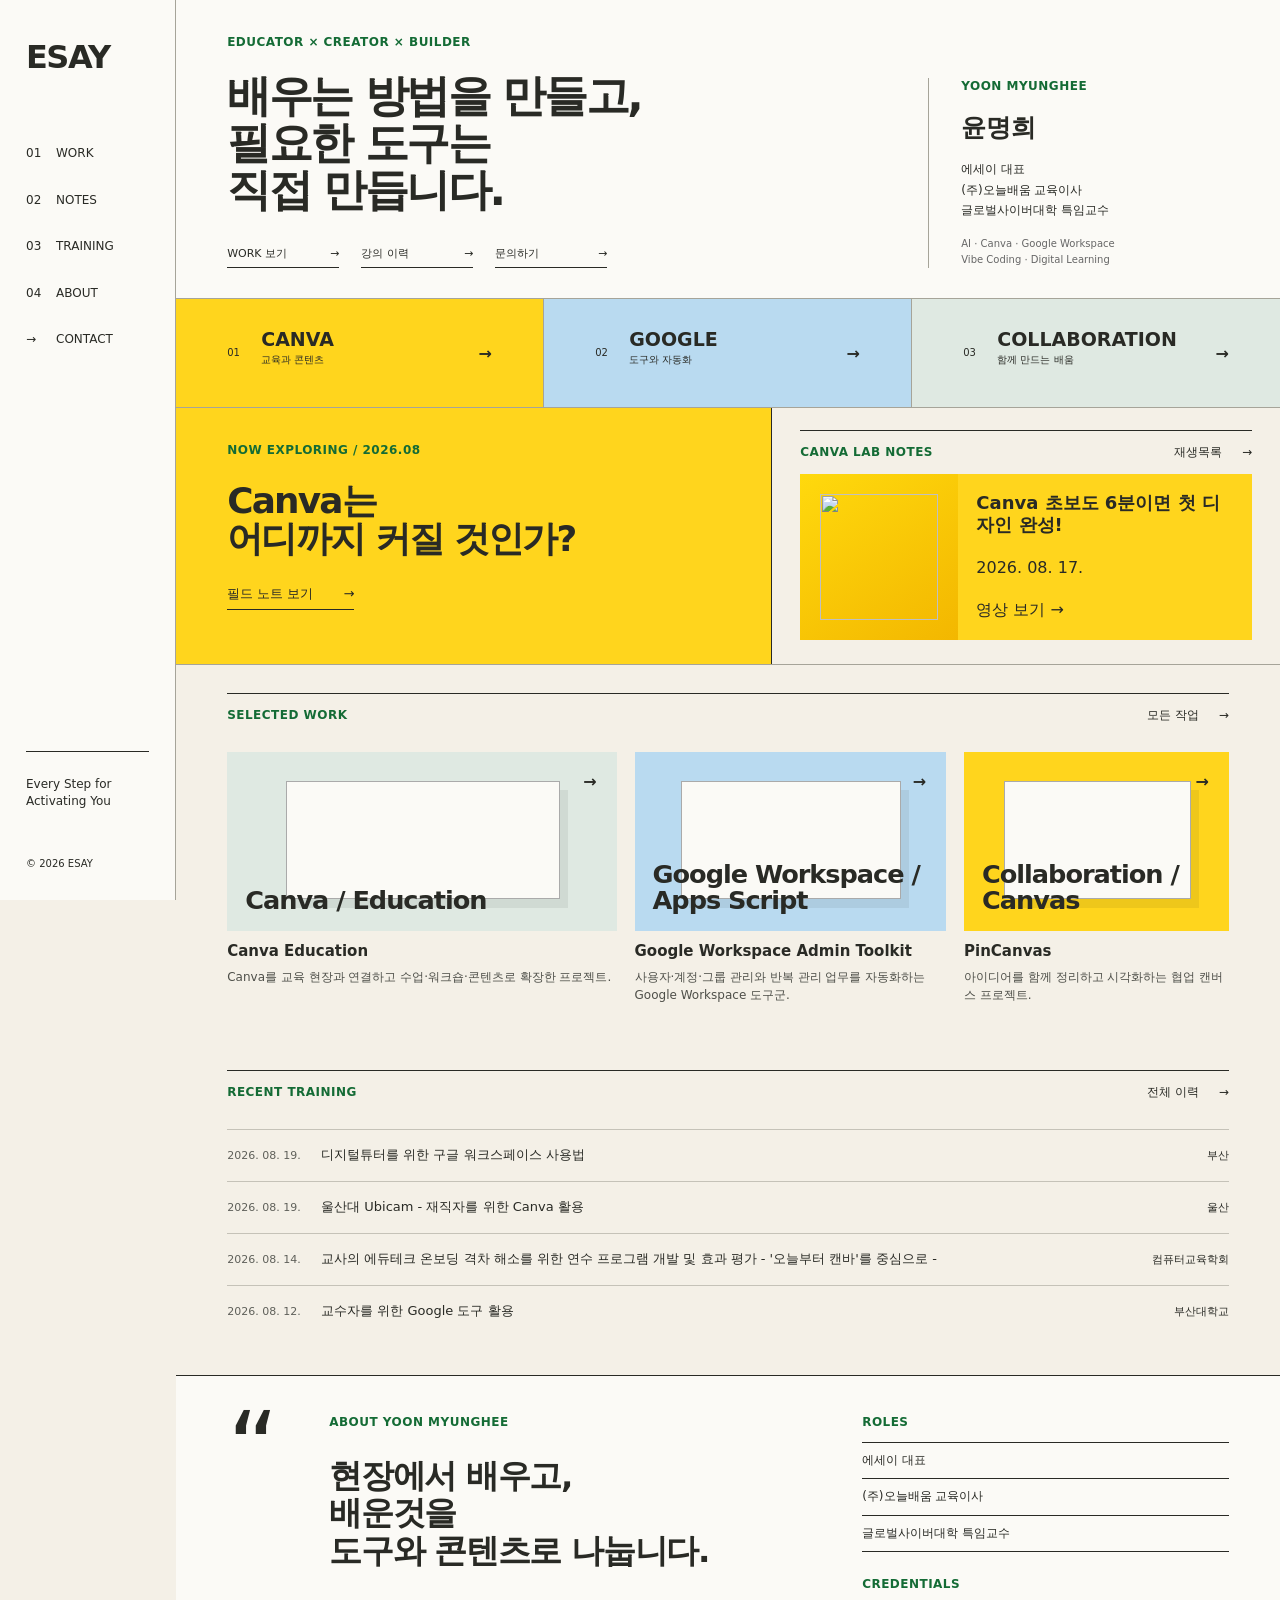
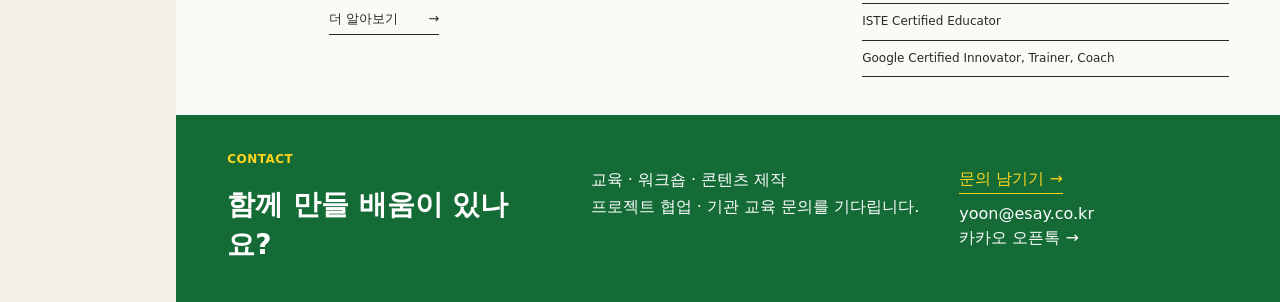
==== index.html @ 1c4c54fb "feat: redesign hero and add contact form" ====
<!doctype html>
<html lang="ko">
<head>
  <meta charset="utf-8">
  <meta name="viewport" content="width=device-width, initial-scale=1">
  <title>ESAY — 윤명희의 디지털 작업실</title>
  <meta name="description" content="AI·교육·디자인·기술을 연결하는 윤명희의 프로젝트, 필드 노트와 교육 기록.">
  <meta name="theme-color" content="#f4f0e7">
  <meta property="og:title" content="ESAY — Every Step for Activating You">
  <meta property="og:description" content="배우는 방법을 만들고, 필요한 도구는 직접 만듭니다.">
  <meta property="og:type" content="website">
  <link rel="canonical" href="./">
  <link rel="icon" href="favicon.svg" type="image/svg+xml">
  <link rel="stylesheet" href="css/style.css">
  <script type="application/ld+json">{"@context":"https://schema.org","@type":"Person","name":"윤명희","url":"./","jobTitle":["에세이 대표","(주)오늘배움 교육이사","글로벌사이버대학 특임교수"]}</script>
</head>
<body>
  <a class="skip-link" href="#main">본문 바로가기</a>
  <header class="mobile-header">
    <a class="brand" href="index.html" aria-label="ESAY 홈">ESAY</a>
    <button class="menu-button" type="button" aria-expanded="false" aria-controls="site-nav"><span>MENU</span><i></i><i></i></button>
  </header>
  <aside class="sidebar">
    <a class="brand" href="#top">ESAY</a>
    <nav id="site-nav" aria-label="주요 메뉴">
      <a href="work.html"><b>01</b><span>WORK</span></a>
      <a href="notes.html"><b>02</b><span>NOTES</span></a>
      <a href="training.html"><b>03</b><span>TRAINING</span></a>
      <a href="about.html"><b>04</b><span>ABOUT</span></a>
      <a href="contact.html"><b>→</b><span>CONTACT</span></a>
    </nav>
    <div class="sidebar-foot"><p>Every Step for<br>Activating You</p><small>© <span data-year></span> ESAY</small></div>
  </aside>
  <main id="main">
    <section class="cover compact-cover" id="top" aria-labelledby="cover-title">
      <div class="cover-copy">
        <p class="eyebrow">EDUCATOR × CREATOR × BUILDER</p>
        <div class="hero-overview">
          <div class="hero-message"><h1 id="cover-title"><span>배우는 방법을 만들고,</span><span>필요한 도구는</span><span>직접 만듭니다.</span></h1><nav class="hero-actions" aria-label="홈 주요 바로가기"><a href="work.html">WORK 보기 <span>→</span></a><a href="training.html">강의 이력 <span>→</span></a><a href="contact.html">문의하기 <span>→</span></a></nav></div>
          <div class="hero-profile"><p class="eyebrow">YOON MYUNGHEE</p><strong>윤명희</strong><ul><li>에세이 대표</li><li>(주)오늘배움 교육이사</li><li>글로벌사이버대학 특임교수</li></ul><p>AI · Canva · Google Workspace<br>Vibe Coding · Digital Learning</p></div>
        </div>
      </div>
    </section>
    <nav class="hero-directions" aria-label="대표 작업 분야"><a href="work-detail.html?id=canva-education"><span>01</span><strong>CANVA</strong><small>교육과 콘텐츠</small><b>→</b></a><a href="work-admin-toolkit.html"><span>02</span><strong>GOOGLE</strong><small>도구와 자동화</small><b>→</b></a><a href="work-pincanvas.html"><span>03</span><strong>COLLABORATION</strong><small>함께 만드는 배움</small><b>→</b></a></nav>

    <div class="exploring-row">
      <section class="exploring" aria-labelledby="exploring-title">
        <p class="eyebrow">NOW EXPLORING / 2026.08</p>
        <h2 id="exploring-title">Canva는<br>어디까지 커질 것인가?</h2>
        <a class="arrow-link" href="notes.html">필드 노트 보기 <span>→</span></a>
      </section>
      <section class="section canva exploring-video" aria-labelledby="canva-title">
        <div class="section-head"><p class="eyebrow" id="canva-title">CANVA LAB NOTES</p><a data-playlist-link hidden>재생목록 <span>→</span></a></div>
        <div data-videos><p class="status" role="status">콘텐츠를 불러오는 중입니다.</p></div>
      </section>
    </div>

    <section class="section" id="work" aria-labelledby="work-title">
      <div class="section-head"><p class="eyebrow" id="work-title">SELECTED WORK</p><a href="work.html">모든 작업 <span>→</span></a></div>
      <div class="work-grid" data-projects><p class="status" role="status">작업을 불러오는 중입니다.</p></div>
    </section>

    <section class="section training" aria-labelledby="training-title">
      <div class="section-head"><p class="eyebrow" id="training-title">RECENT TRAINING</p><a href="training.html">전체 이력 <span>→</span></a></div>
      <div data-lectures><p class="status" role="status">강의 이력을 불러오는 중입니다.</p></div>
    </section>

    <section class="about-teaser" aria-labelledby="about-title">
      <p class="quote-mark" aria-hidden="true">“</p>
      <div><p class="eyebrow">ABOUT YOON MYUNGHEE</p><h2 id="about-title"><span>현장에서 배우고,</span><span>배운것을</span><span>도구와 콘텐츠로 나눕니다.</span></h2><a class="arrow-link" href="about.html">더 알아보기 <span>→</span></a></div>
      <div class="profile-facts">
        <div><p class="eyebrow">ROLES</p><ul><li>에세이 대표</li><li>(주)오늘배움 교육이사</li><li>글로벌사이버대학 특임교수</li></ul></div>
        <div><p class="eyebrow">CREDENTIALS</p><ul><li>ISTE Certified Educator</li><li>Google Certified Innovator, Trainer, Coach</li></ul></div>
      </div>
    </section>
    <footer id="contact">
      <div><p class="eyebrow">CONTACT</p><h2>함께 만들 배움이 있나요?</h2></div>
      <p class="footer-inquiry"><span>교육 · 워크숍 · 콘텐츠 제작</span><span>프로젝트 협업 · 기관 교육 문의를 기다립니다.</span></p>
      <p><a class="footer-contact-action" href="contact.html">문의 남기기 →</a><br><a href="mailto:yoon@esay.co.kr">yoon@esay.co.kr</a><br><a href="https://open.kakao.com/me/lenayoon" target="_blank" rel="noopener noreferrer">카카오 오픈톡 →</a></p>
    </footer>
  </main>
  <script type="module" src="js/main.js"></script>
</body>
</html>
---- css/style.css ----
@import url("https://cdn.jsdelivr.net/gh/orioncactus/pretendard@v1.3.9/dist/web/variable/pretendardvariable-dynamic-subset.min.css");
:root{--paper:#f4f0e7;--ink:#292a25;--green:#146b35;--yellow:#ffd51d;--blue:#b9daf0;--coral:#ef7a5c;--line:#a6a499;--side:176px;--pad:clamp(24px,4vw,68px)}
*{box-sizing:border-box}html{scroll-behavior:smooth}body{margin:0;background:var(--paper);color:var(--ink);font-family:Arial,"Noto Sans KR",sans-serif;line-height:1.45}a{color:inherit;text-decoration:none}button{font:inherit}.skip-link{position:fixed;z-index:100;left:12px;top:-80px;background:var(--ink);color:#fff;padding:12px}.skip-link:focus{top:12px}.sidebar{position:fixed;inset:0 auto 0 0;width:var(--side);padding:34px 26px 28px;background:#fbfaf6;border-right:1px solid var(--line);display:flex;flex-direction:column;z-index:10}.brand{font-size:32px;font-weight:900;letter-spacing:-1.5px}.sidebar nav{margin-top:65px;display:grid;gap:29px}.sidebar nav a{display:grid;grid-template-columns:26px 1fr;gap:4px;font-size:12px}.sidebar nav b{font-weight:500}.sidebar nav a:hover span,.sidebar nav a:focus-visible span{color:var(--green);transform:translateX(4px)}.sidebar nav span{transition:.18s}.sidebar-foot{margin-top:auto;font-size:12px}.sidebar-foot p{padding-top:24px;border-top:1px solid;margin-bottom:44px}.mobile-header{display:none}main{margin-left:var(--side)}.cover{min-height:720px;display:grid;grid-template-columns:56% 44%;border-bottom:1px solid var(--line)}.cover-copy{padding:clamp(60px,8vw,118px) var(--pad)}.eyebrow{font-size:12px;font-weight:800;letter-spacing:.04em;color:var(--green);margin:0}.cover h1{font-size:clamp(42px,5.2vw,78px);line-height:1.04;letter-spacing:-.055em;margin:70px 0 80px;max-width:880px}.cover h1 em{font-style:normal;font-weight:500}.identity{display:flex;align-items:flex-end;justify-content:space-between;gap:24px;border-top:1px solid;padding-top:22px}.identity strong{font-size:24px}.identity span{text-align:right;font-size:12px}.cover-art{position:relative;overflow:hidden;background:linear-gradient(135deg,#ede7dc 0 45%,#dad2c5 45% 47%,#f6f3eb 47%);display:grid;place-items:center}.cover-art:after{content:"";position:absolute;bottom:0;width:100%;height:25%;background:#e2d9c8;border-top:18px solid #fbfaf6}.poster{z-index:1;width:min(52%,300px);aspect-ratio:.72;background:var(--green);color:var(--yellow);padding:36px;display:flex;flex-direction:column;font-size:clamp(26px,3vw,46px);line-height:1.08;box-shadow:18px 22px 30px #0003}.poster small{color:#fff;font-size:11px;margin-top:auto}.sun{position:absolute;width:160px;height:160px;border-radius:50%;background:var(--yellow);right:-35px;bottom:16%;z-index:2}.exploring{background:var(--yellow);padding:52px var(--pad);min-height:300px;width:58%;border-right:1px solid}.exploring h2{font-size:clamp(34px,4vw,58px);line-height:1.08;letter-spacing:-.05em;margin:36px 0}.arrow-link{display:inline-flex;gap:30px;font-size:13px;border-bottom:1px solid;padding-bottom:5px}.arrow-link span,.section-head a span{transition:transform .18s}.arrow-link:hover span,.arrow-link:focus-visible span,.section-head a:hover span{transform:translateX(5px)}.section{padding:38px var(--pad) 58px}.section-head{display:flex;justify-content:space-between;align-items:center;border-top:1px solid;padding-top:13px;margin-bottom:28px}.section-head a{font-size:12px;display:flex;gap:20px}.work-grid{display:grid;grid-template-columns:1.25fr 1fr .85fr;gap:18px}.work-card{min-width:0}.work-visual{aspect-ratio:1.42;padding:24px;display:flex;align-items:flex-end;position:relative;overflow:hidden}.work-card:nth-child(1) .work-visual{background:#dfe9e2}.work-card:nth-child(2) .work-visual{background:var(--blue)}.work-card:nth-child(3) .work-visual{background:var(--yellow)}.work-card:nth-child(4){display:none}.work-visual:before{content:"";position:absolute;width:70%;height:65%;background:#fbfaf6;left:15%;top:16%;border:1px solid #aaa;box-shadow:8px 9px #0001}.work-visual b{position:relative;font-size:clamp(22px,2.4vw,40px);line-height:1;letter-spacing:-.04em}.work-card h3{font-size:17px;margin:13px 0 5px}.work-card p{font-size:13px;color:#4e4f49;margin:0}.split-sections{display:grid;grid-template-columns:1fr 1fr}.split-sections .section+section{border-left:1px solid var(--line)}.featured-video{display:grid;grid-template-columns:43% 1fr;min-height:210px;background:var(--yellow);margin-bottom:16px}.video-thumb{background:linear-gradient(145deg,#ffd90d,#f3b700);display:grid;place-items:center;padding:20px;font-size:32px;font-weight:900;letter-spacing:-.04em}.featured-video .copy{padding:24px;display:flex;flex-direction:column;justify-content:space-between}.featured-video h3{font-size:23px;line-height:1.15;margin:0}.editorial-list{list-style:none;padding:0;margin:0}.editorial-list li{border-top:1px solid #c5c2b8}.editorial-list a,.lecture-row{min-height:64px;display:grid;grid-template-columns:85px 1fr 20px;align-items:center;gap:12px;font-size:13px}.editorial-list time,.lecture-row time{font-size:11px;color:#5f605a}.lecture-row{border-top:1px solid #c5c2b8;grid-template-columns:82px 1fr 85px}.lecture-row small{text-align:right}.about-teaser{padding:65px var(--pad);display:grid;grid-template-columns:80px 1.5fr 1fr;gap:38px;border-top:1px solid;background:#fbfaf6}.quote-mark{font-size:100px;line-height:.7;margin:0}.about-teaser h2{font-size:clamp(28px,3vw,48px);line-height:1.15;letter-spacing:-.04em}.about-teaser ul{list-style:none;padding:0;margin:0;border-top:1px solid}.about-teaser li{padding:12px 0;border-bottom:1px solid;font-size:13px}footer{padding:50px var(--pad);background:var(--green);color:white;display:grid;grid-template-columns:1.2fr 1fr 1fr;gap:40px}footer .eyebrow{color:var(--yellow)}footer h2{font-size:28px;margin:16px 0 0}.contact-placeholder{color:#c4dccb}.status{grid-column:1/-1;padding:30px 0}.page-shell{padding:80px var(--pad)}.page-intro{min-height:300px;border-bottom:1px solid;margin-bottom:40px}.page-intro h1{font-size:clamp(52px,8vw,110px);letter-spacing:-.07em;line-height:.9;margin:42px 0}.page-intro p:last-child{font-size:20px;max-width:620px}.archive-section{margin:70px 0}.archive-section h2{font-size:14px;color:var(--green);border-top:1px solid;padding-top:12px}.full-list article{display:grid;grid-template-columns:120px 1fr 1fr 24px;gap:20px;padding:22px 0;border-bottom:1px solid}.full-list h3{margin:0}.full-list p{margin:0;font-size:13px;color:#555}.program-grid{display:grid;grid-template-columns:repeat(2,1fr);gap:1px;background:var(--line);border:1px solid var(--line)}.program{background:var(--paper);padding:32px;min-height:220px}.program h3{font-size:28px;margin:15px 0}.program p{max-width:420px}.about-body{display:grid;grid-template-columns:1.2fr .8fr;gap:70px}.about-body .lead{font-size:clamp(28px,4vw,54px);line-height:1.15;letter-spacing:-.04em;margin-top:0}:focus-visible{outline:3px solid var(--coral);outline-offset:4px}
@media(max-width:900px){:root{--side:0}.sidebar{transform:translateX(-100%);width:100%;padding:100px 28px 30px;transition:transform .25s}.sidebar.open{transform:none}.sidebar .brand{display:none}.sidebar nav{margin:0;gap:0}.sidebar nav a{grid-template-columns:42px 1fr;padding:18px 0;border-bottom:1px solid;font-size:18px}.sidebar-foot{display:none}.mobile-header{height:70px;display:flex;position:sticky;top:0;z-index:20;background:rgba(244,240,231,.96);align-items:center;justify-content:space-between;padding:0 20px;border-bottom:1px solid}.mobile-header .brand{font-size:27px}.menu-button{border:0;background:none;width:56px;height:48px;display:grid;align-content:center;justify-items:end;gap:5px}.menu-button span{font-size:9px}.menu-button i{display:block;width:25px;border-top:2px solid}main{margin-left:0}.cover{min-height:0;display:block}.cover-copy{padding:48px 20px 38px}.cover .eyebrow{display:none}.cover h1{font-size:clamp(36px,10vw,54px);margin:18px 0 50px}.identity{align-items:flex-start}.cover-art{height:240px}.poster{height:190px;width:140px;padding:18px;font-size:25px}.sun{width:90px;height:90px}.exploring{width:100%;min-height:0;padding:30px 20px}.exploring h2{font-size:32px;margin:22px 0}.section{padding:28px 20px 40px}.work-grid{display:block}.work-card{display:grid;grid-template-columns:40% 1fr;column-gap:16px;padding:12px 0;border-top:1px solid}.work-card .work-visual{grid-row:span 2;aspect-ratio:1.55;padding:12px}.work-card h3{margin:5px 0}.work-card p{font-size:12px}.split-sections{display:block}.split-sections .section+section{border-left:0}.featured-video{grid-template-columns:1fr;min-height:0}.video-thumb{min-height:145px}.featured-video .copy{min-height:140px}.about-teaser{padding:42px 20px;grid-template-columns:1fr}.quote-mark{display:none}footer{padding:38px 20px;grid-template-columns:1fr;gap:15px}.page-shell{padding:45px 20px}.page-intro{min-height:230px}.full-list article{grid-template-columns:75px 1fr 20px}.full-list article p{grid-column:2}.program-grid,.about-body{grid-template-columns:1fr}}
@media(prefers-reduced-motion:reduce){html{scroll-behavior:auto}*,*:before,*:after{animation-duration:.01ms!important;transition-duration:.01ms!important}}
.cover h1{font-size:clamp(42px,4.15vw,60px);line-height:1.08}.cover h1 span{display:block;white-space:nowrap}
@media(max-width:900px){.cover h1{font-size:clamp(31px,8.7vw,38px)}}
.about-teaser h2 span{display:block;white-space:nowrap}
@media(max-width:900px){.about-teaser h2{font-size:clamp(25px,7.5vw,34px)}}
.footer-inquiry{font-size:16px;line-height:1.65}.footer-inquiry span{display:block;white-space:nowrap}
body:has(.program-grid) .page-intro p:last-child{max-width:none;white-space:nowrap;font-size:clamp(16px,1.55vw,20px)}
.about-body .lead{font-size:clamp(26px,2.65vw,38px);line-height:1.32;letter-spacing:-.035em;max-width:780px}.about-body .lead+p{font-size:16px;line-height:1.75;max-width:760px}
@media(max-width:900px){.footer-inquiry span{white-space:normal}body:has(.program-grid) .page-intro p:last-child{white-space:normal;font-size:18px}.about-body .lead{font-size:clamp(25px,7vw,32px);line-height:1.35}.about-body .lead+p{font-size:15px;line-height:1.7}}
body{font-family:"Pretendard Variable",Pretendard,-apple-system,BlinkMacSystemFont,system-ui,"Noto Sans KR","Malgun Gothic",sans-serif}
.exploring-row{display:grid;grid-template-columns:58% 42%;border-bottom:1px solid var(--line)}
.exploring-row .exploring{width:auto;min-width:0}
.exploring-video{padding:28px 34px 32px;min-width:0}
.exploring-video .section-head{margin-bottom:18px}
.notes-source{margin-bottom:0}.full-list .note-row{display:grid;grid-template-columns:120px 1fr 1fr 24px;align-items:start;gap:20px;padding:22px 0;border-bottom:1px solid}.full-list a.note-row{transition:color .18s,background-color .18s}.full-list a.note-row:hover,.full-list a.note-row:focus-visible{color:var(--green);background:rgba(255,255,255,.22)}.note-row time{font-size:12px;color:#5f605a}.note-row b{transition:transform .18s}.note-row:hover b{transform:translateX(5px)}
@media(max-width:900px){.notes-source{display:grid;justify-content:start;gap:8px;padding-bottom:14px}.notes-source a{text-align:left;justify-content:space-between}.full-list .note-row{grid-template-columns:75px 1fr 20px}.full-list .note-row>p{grid-column:2}}
.exploring-video .featured-video{margin-bottom:0;min-height:220px}
.video-thumb img{display:block;width:100%;height:100%;object-fit:cover}
@media(max-width:900px){.exploring-row{display:block}.exploring-video{padding:28px 20px 40px}.exploring-video .featured-video{min-height:0}}
.work-card[href]{display:block}.work-card[href]:hover h3,.work-card[href]:focus-visible h3{color:var(--green)}.work-card[href] .work-visual:after{content:"→";position:absolute;right:20px;top:18px;font-weight:800;transition:transform .18s}.work-card[href]:hover .work-visual:after{transform:translateX(5px)}
.work-visual img{position:absolute;inset:0;width:100%;height:100%;object-fit:cover}.work-visual img~b{color:#fff;text-shadow:0 1px 8px #0009}.work-card[href] .work-visual:has(img):after{color:#fff;text-shadow:0 1px 8px #0009}
.full-list .work-row{display:grid;grid-template-columns:120px 1fr 1fr 24px;gap:20px;padding:22px 0;border-bottom:1px solid}.full-list a.work-row{transition:color .18s,background-color .18s}.full-list a.work-row:hover,.full-list a.work-row:focus-visible{color:var(--green);background:rgba(255,255,255,.22)}.work-row b{transition:transform .18s}.work-row:hover b{transform:translateX(5px)}
.work-detail{padding-top:0}.work-detail-hero{padding:80px 0 70px;border-bottom:1px solid}.work-detail-hero h1{font-size:clamp(45px,6.6vw,96px);line-height:.95;letter-spacing:-.065em;margin:48px 0 38px}.work-detail-lead{font-size:clamp(19px,2vw,28px);line-height:1.45;max-width:760px}.work-tags{list-style:none;display:flex;flex-wrap:wrap;gap:8px;padding:0;margin:38px 0 0}.work-tags li{border:1px solid var(--line);border-radius:999px;padding:7px 12px;font-size:11px}.tool-case{display:grid;grid-template-columns:minmax(0,.85fr) minmax(0,1.15fr);gap:clamp(32px,5vw,78px);padding:80px 0;border-bottom:1px solid;align-items:center}.tool-case-alt{background:#fbfaf6;margin-inline:calc(var(--pad)*-1);padding-inline:var(--pad)}.tool-copy h2{font-size:clamp(32px,4vw,58px);line-height:1.05;letter-spacing:-.05em;margin:28px 0}.tool-copy>p:not(.eyebrow){font-size:16px;line-height:1.75;max-width:560px;color:#4e4f49}.tool-video{aspect-ratio:16/9;background:#181914}.tool-video iframe{width:100%;height:100%;border:0;display:block}.tool-actions{display:flex;align-items:center;flex-wrap:wrap;gap:22px;margin-top:36px}.primary-action{background:var(--green);color:#fff;padding:14px 18px;display:inline-flex;justify-content:space-between;gap:28px;font-size:13px}.text-action{border-bottom:1px solid;padding-bottom:5px;font-size:13px}.primary-action span,.text-action span,.tool-notice a span{display:inline-block;transition:transform .18s}.primary-action:hover span,.text-action:hover span,.tool-notice a:hover span{transform:translateX(5px)}.tool-notice{display:grid;grid-template-columns:160px 1fr 210px;gap:32px;padding:42px 0 10px;align-items:start}.tool-notice>p:not(.eyebrow){margin:0;font-size:13px;line-height:1.75;color:#555}.tool-notice a{font-size:13px;display:flex;justify-content:space-between;border-bottom:1px solid;padding-bottom:7px}
@media(max-width:900px){.full-list .work-row{grid-template-columns:75px 1fr 20px}.full-list .work-row>p{grid-column:2}.work-detail-hero{padding:50px 0}.work-detail-hero h1{font-size:clamp(38px,11vw,52px);margin:34px 0 28px}.work-detail-lead{font-size:18px}.tool-case{grid-template-columns:1fr;padding:55px 0}.tool-case-alt{margin-inline:-20px;padding-inline:20px}.tool-case .tool-video{grid-row:1}.tool-copy h2{font-size:34px}.tool-copy>p:not(.eyebrow){font-size:15px}.tool-actions{align-items:stretch;display:grid}.primary-action,.text-action{width:100%}.tool-notice{grid-template-columns:1fr;padding:38px 0 0}.tool-notice a{width:100%}}
.dynamic-work-hero{display:grid;grid-template-columns:minmax(0,1.2fr) minmax(260px,.8fr);gap:50px;align-items:center}.dynamic-work-hero img{width:100%;aspect-ratio:4/3;object-fit:cover}.dynamic-work-section{display:grid;grid-template-columns:minmax(280px,.9fr) minmax(0,1.1fr);gap:clamp(34px,6vw,90px);align-items:center;padding:76px 0;border-bottom:1px solid}.dynamic-work-section.alt{background:#fbfaf6;margin-inline:calc(var(--pad)*-1);padding-inline:var(--pad)}.dynamic-work-visual{aspect-ratio:4/3;overflow:hidden;background:var(--blue)}.dynamic-work-visual img{display:block;width:100%;height:100%;object-fit:cover}.dynamic-work-visual.placeholder{background:var(--yellow);padding:28px;display:flex;align-items:flex-end;justify-content:space-between}.dynamic-work-visual.placeholder b{font-size:clamp(50px,7vw,92px);line-height:.8}.dynamic-work-visual.placeholder span{font-size:12px;font-weight:800;color:var(--green)}.dynamic-work-back{padding:46px 0}.work-detail-empty{padding:90px 0}.work-detail-empty h1{font-size:clamp(36px,6vw,72px);max-width:760px;line-height:1.05;margin:40px 0}
@media(max-width:900px){.dynamic-work-hero,.dynamic-work-section{grid-template-columns:1fr}.dynamic-work-hero{gap:30px}.dynamic-work-hero img{grid-row:1}.dynamic-work-section{padding:52px 0}.dynamic-work-section.alt{margin-inline:-20px;padding-inline:20px}.dynamic-work-visual{min-height:210px}.dynamic-work-back{padding:36px 0}}
.pincanvas-page{padding-top:0}.pincanvas-hero{min-height:720px;display:grid;grid-template-columns:minmax(0,1fr) minmax(420px,.86fr);gap:clamp(35px,6vw,90px);align-items:center;border-bottom:1px solid}.pincanvas-hero h1{font-size:clamp(78px,10vw,148px);line-height:.7;letter-spacing:-.075em;margin:68px 0 58px;color:var(--green)}.pincanvas-hero .work-detail-lead{max-width:650px}.pin-demo{background:var(--blue);padding:28px;transform:rotate(1.5deg);box-shadow:16px 18px 0 #d6cfc1}.pin-demo-map{aspect-ratio:1.18;position:relative;overflow:hidden;background-color:#fbfaf6;background-image:linear-gradient(#c9c6bb55 1px,transparent 1px),linear-gradient(90deg,#c9c6bb55 1px,transparent 1px);background-size:34px 34px;border:1px solid var(--line)}.pin-demo-map:before,.pin-demo-map:after{content:"";position:absolute;border:2px solid #a7b9a8;border-radius:48% 52% 38% 62%;width:58%;height:64%;left:19%;top:15%;transform:rotate(-12deg)}.pin-demo-map:after{width:28%;height:34%;left:47%;top:36%;transform:rotate(25deg);border-color:#d4a32d}.pin-demo svg{position:absolute;inset:0;width:100%;height:100%;fill:none;stroke:var(--green);stroke-width:3;stroke-linecap:round}.pin-demo svg path+path{stroke:var(--coral);stroke-dasharray:8 9}.pin{position:absolute;width:22px;height:22px;border-radius:50% 50% 50% 0;background:var(--green);transform:rotate(-45deg);z-index:2;box-shadow:0 2px 6px #0003}.pin:after{content:"";position:absolute;width:7px;height:7px;border-radius:50%;background:#fff;left:7px;top:7px}.pin.p1{left:19%;top:28%}.pin.p2{left:54%;top:19%;background:var(--coral)}.pin.p3{left:68%;top:57%;background:#d7a500}.pin.p4{left:34%;top:69%}.pin-demo-label{display:flex;justify-content:space-between;gap:20px;padding-top:18px;font-size:10px}.pincanvas-origin{display:grid;grid-template-columns:.55fr 1.45fr;gap:50px;padding:88px 0;border-bottom:1px solid}.pincanvas-origin h2,.pincanvas-field h2{font-size:clamp(35px,4.4vw,64px);line-height:1.08;letter-spacing:-.05em;margin:0 0 42px}.pincanvas-origin div>p,.pincanvas-field div>p{font-size:16px;line-height:1.8;max-width:720px;color:#4e4f49}.pincanvas-features{padding:76px 0}.pincanvas-features .section-head>span{font-size:11px}.pin-feature-grid{display:grid;grid-template-columns:repeat(2,1fr);gap:1px;background:var(--line);border:1px solid var(--line)}.pin-feature-grid article{background:var(--paper);padding:36px;min-height:330px;display:flex;flex-direction:column}.pin-feature-grid article:nth-child(2),.pin-feature-grid article:nth-child(3){background:#fbfaf6}.pin-feature-grid article>b{color:var(--green);font-size:12px}.pin-feature-grid h2{font-size:clamp(30px,3.5vw,50px);line-height:1.06;letter-spacing:-.05em;margin:35px 0 auto}.pin-feature-grid p{font-size:14px;line-height:1.7;max-width:440px}.pincanvas-field{display:grid;grid-template-columns:1fr 1fr;gap:clamp(45px,7vw,110px);padding:84px 0;border-top:1px solid;border-bottom:1px solid}.pincanvas-field .eyebrow{margin-bottom:34px}.pincanvas-field .text-action{display:inline-flex;gap:28px;margin-top:26px}.pincanvas-research{padding:82px 0}.research-card{margin-top:30px;background:var(--green);color:#fff;padding:clamp(32px,5vw,68px);display:grid;grid-template-columns:minmax(0,1.35fr) minmax(260px,.65fr);column-gap:70px}.research-card>span{color:var(--yellow);font-size:11px;font-weight:800;letter-spacing:.05em;grid-column:1/-1}.research-card h2{font-size:clamp(34px,4.4vw,62px);line-height:1.08;letter-spacing:-.05em;margin:34px 0}.research-card>p{font-size:15px;line-height:1.8;max-width:720px}.research-card dl{grid-column:2;grid-row:2/4;margin:34px 0 0}.research-card dl div{padding:15px 0;border-top:1px solid #ffffff55}.research-card dt{color:#bcd6c5;font-size:10px;margin-bottom:6px}.research-card dd{margin:0;font-size:13px}.research-card .primary-action{grid-column:1;margin-top:25px;justify-self:start;background:var(--yellow);color:var(--ink)}.pincanvas-note{display:grid;grid-template-columns:.55fr 1.45fr;gap:50px;padding:70px 0;border-top:1px solid}.pincanvas-note>p:last-child{font-size:clamp(25px,3vw,43px);line-height:1.35;letter-spacing:-.035em;margin:0;max-width:900px}
.pincanvas-home-shot{margin:76px 0 0}.pincanvas-home-shot>div{overflow:hidden;aspect-ratio:2.22;background:#7192d4}.pincanvas-home-shot img{display:block;width:101.5%;height:100%;object-fit:cover;object-position:left top}.pincanvas-home-shot figcaption{display:grid;grid-template-columns:.55fr 1.45fr;gap:50px;padding:16px 0 0;font-size:11px}.pincanvas-home-shot figcaption span{color:var(--green);font-weight:800}.pincanvas-home-shot figcaption p{margin:0}.research-card dd a{display:inline-block;border-bottom:1px solid #ffffff88;padding-bottom:2px}.research-card dd a:hover,.research-card dd a:focus-visible{color:var(--yellow)}
@media(max-width:900px){.pincanvas-hero{min-height:0;grid-template-columns:1fr;padding:50px 0 65px}.pincanvas-hero h1{font-size:clamp(72px,24vw,105px);margin:48px 0 42px}.pin-demo{transform:none;padding:18px;box-shadow:9px 10px 0 #d6cfc1}.pincanvas-origin,.pincanvas-field,.pincanvas-note{grid-template-columns:1fr;gap:28px;padding:58px 0}.pincanvas-origin h2,.pincanvas-field h2{font-size:36px;margin-bottom:28px}.pincanvas-origin div>p,.pincanvas-field div>p{font-size:15px}.pincanvas-home-shot{margin-top:50px}.pincanvas-home-shot>div{aspect-ratio:1.45}.pincanvas-home-shot img{width:auto;height:100%;max-width:none}.pincanvas-home-shot figcaption{grid-template-columns:1fr;gap:6px}.pincanvas-features{padding:55px 0}.pin-feature-grid{grid-template-columns:1fr}.pin-feature-grid article{min-height:275px;padding:27px 22px}.pin-feature-grid article:nth-child(3){background:var(--paper)}.pin-feature-grid article:nth-child(even){background:#fbfaf6}.pin-feature-grid h2{font-size:34px}.research-card{display:block;padding:30px 22px}.research-card h2{font-size:35px}.research-card dl{margin-top:38px}.research-card .primary-action{display:flex}.pincanvas-note>p:last-child{font-size:26px}}
.experiments-page{padding-top:0}.experiments-hero h1{color:var(--green)}.experiments-archive{padding:58px 0}.experiments-count{font-size:11px;margin:0;color:#666}.experiment-filters{display:flex;flex-wrap:wrap;gap:8px;margin-bottom:35px}.experiment-filter{border:1px solid var(--line);background:transparent;border-radius:999px;padding:8px 13px;font:inherit;font-size:11px;color:inherit;cursor:pointer}.experiment-filter.active,.experiment-filter:hover{background:var(--ink);border-color:var(--ink);color:#fff}.experiment-grid{display:grid;gap:1px;background:var(--line);border:1px solid var(--line)}.experiment-card{display:grid;grid-template-columns:minmax(260px,.72fr) minmax(0,1.28fr);background:var(--paper);min-height:330px}.experiment-visual{position:relative;overflow:hidden;background:var(--yellow);padding:28px;display:flex;align-items:flex-end;justify-content:space-between}.experiment-card:nth-child(even) .experiment-visual{background:var(--blue)}.experiment-visual img{position:absolute;inset:0;width:100%;height:100%;object-fit:cover}.experiment-visual span{font-size:12px;font-weight:800;color:var(--green)}.experiment-visual b{font-size:clamp(44px,6vw,82px);line-height:.8}.experiment-copy{padding:34px;display:flex;flex-direction:column;justify-content:space-between;gap:30px}.experiment-copy h2{font-size:clamp(28px,3.2vw,48px);line-height:1;margin:18px 0}.experiment-copy>div>p:not(.eyebrow){font-size:14px;line-height:1.7;max-width:660px;color:#555}.experiment-copy ul{list-style:none;display:flex;flex-wrap:wrap;gap:6px;padding:0;margin:0}.experiment-copy li{font-size:10px;border:1px solid var(--line);border-radius:999px;padding:5px 9px}.experiment-actions{display:flex;align-items:center;gap:22px;flex-wrap:wrap}.experiment-pending{font-size:11px;color:#777;letter-spacing:.04em}.experiment-actions .primary-action,.experiment-actions .text-action{font-size:12px}
@media(max-width:900px){.experiments-archive{padding:40px 0}.experiment-card{grid-template-columns:1fr}.experiment-visual{min-height:190px}.experiment-copy{padding:25px 20px}.experiment-copy h2{font-size:32px}.experiment-actions{display:grid}.experiment-actions .primary-action,.experiment-actions .text-action{width:100%}}

/* Home density and profile hierarchy */
.cover{min-height:600px}
.cover-copy{padding:64px var(--pad) 52px}
.cover h1{font-size:clamp(40px,3.7vw,54px);line-height:1.1;margin:48px 0 56px}
.identity strong{font-size:21px}
.poster{width:min(48%,250px);padding:30px;font-size:clamp(25px,2.35vw,38px)}
.sun{width:130px;height:130px}
.about-teaser{padding-block:52px;grid-template-columns:64px minmax(0,1.35fr) minmax(280px,1fr);align-items:start}
.about-teaser h2{font-size:clamp(27px,2.55vw,40px);margin:26px 0 36px}
.about-teaser .profile-facts{display:grid;gap:24px}
.about-teaser .profile-facts ul{margin-top:10px}
.about-teaser .profile-facts li{padding:9px 0;font-size:12px}
.about-body .eyebrow:not(:first-child){margin-top:32px}
.about-body ul{padding-left:20px;line-height:1.7}
@media(max-width:900px){.cover-copy{padding:38px 20px 30px}.cover h1{font-size:clamp(29px,8.2vw,36px);line-height:1.12;margin:16px 0 36px}.identity strong{font-size:19px}.identity span{font-size:11px}.cover-art{height:200px}.poster{height:160px;width:120px;padding:15px;font-size:22px}.sun{width:76px;height:76px}.about-teaser{padding:38px 20px;grid-template-columns:1fr;gap:28px}.about-teaser h2{font-size:clamp(24px,7vw,31px);margin:22px 0 30px}.about-teaser .profile-facts{gap:20px}}

/* Compact, two-second home overview */
.cover{min-height:460px}
.cover-copy{padding:42px var(--pad) 32px;display:flex;flex-direction:column}
.cover h1{font-size:clamp(36px,3.25vw,48px);line-height:1.08;margin:32px 0 36px}
.identity{padding-top:16px;align-items:center}
.identity strong{font-size:20px}
.identity span{font-size:11px;line-height:1.55}
.hero-actions{display:flex;flex-wrap:wrap;gap:22px;margin-top:auto;padding-top:22px}
.hero-actions a{display:inline-flex;justify-content:space-between;gap:22px;min-width:112px;border-bottom:1px solid;padding-bottom:5px;font-size:11px}
.hero-actions a span{transition:transform .18s}.hero-actions a:hover span,.hero-actions a:focus-visible span{transform:translateX(4px)}
.poster{width:min(42%,190px);padding:23px;font-size:clamp(22px,1.9vw,31px);box-shadow:12px 15px 24px #0002}
.sun{width:100px;height:100px}
.exploring-row{grid-template-columns:54% 46%}
.exploring{min-height:230px;padding:34px var(--pad)}
.exploring h2{font-size:clamp(29px,2.8vw,40px);margin:22px 0}
.exploring-video{padding:22px 28px 24px}
.exploring-video .section-head{margin-bottom:12px}
.exploring-video .featured-video{min-height:166px;grid-template-columns:35% 1fr}
.exploring-video .featured-video .copy{padding:18px}
.exploring-video .featured-video h3{font-size:18px;line-height:1.25}
.exploring-video .editorial-list{display:none}
body:has(.cover)>.sidebar+main>.section{padding-top:28px;padding-bottom:38px}
body:has(.cover) .work-visual{height:clamp(150px,14vw,205px);aspect-ratio:auto;padding:18px}
body:has(.cover) .work-visual b{font-size:clamp(20px,2vw,31px)}
body:has(.cover) .work-card h3{font-size:15px;margin-top:10px}
body:has(.cover) .work-card p{font-size:12px;line-height:1.5}
body:has(.cover) .lecture-row{min-height:52px}
body:has(.cover) .about-teaser{padding-block:38px}
body:has(.cover) footer{padding-block:36px}
@media(max-width:900px){.cover{min-height:0}.cover-copy{padding:34px 20px 26px;min-height:390px}.cover h1{font-size:clamp(28px,7.8vw,34px);margin:14px 0 28px}.identity{display:grid;grid-template-columns:auto 1fr}.identity span{text-align:left}.hero-actions{gap:12px;padding-top:20px}.hero-actions a{min-width:0;flex:1;gap:8px;font-size:10px}.cover-art{display:none}.exploring{padding:26px 20px;min-height:185px}.exploring h2{font-size:29px;margin:18px 0}.exploring-video{padding:22px 20px 28px}.exploring-video .featured-video{grid-template-columns:36% 1fr;min-height:155px}.exploring-video .video-thumb{min-height:155px}.exploring-video .featured-video .copy{min-height:0;padding:16px}.exploring-video .featured-video h3{font-size:16px}body:has(.cover) .work-visual{height:auto;aspect-ratio:1.55}body:has(.cover)>.sidebar+main>.section{padding-top:24px;padding-bottom:32px}}

/* Horizontal home overview */
.compact-cover{display:block;min-height:0;background:#fbfaf6}
.compact-cover .cover-copy{padding:34px var(--pad) 30px;display:block}
.hero-overview{display:grid;grid-template-columns:minmax(0,1.35fr) minmax(280px,.65fr);gap:clamp(40px,6vw,100px);align-items:end;margin-top:22px}
.hero-message h1{font-size:clamp(36px,3.4vw,50px);margin:0 0 32px}
.hero-profile{border-left:1px solid var(--line);padding-left:32px}
.hero-profile strong{display:block;font-size:25px;margin:14px 0 13px}
.hero-profile ul{list-style:none;padding:0;margin:0;font-size:12px;line-height:1.7}
.hero-profile>p:last-child{font-size:10px;line-height:1.6;color:#666;margin:16px 0 0}
.hero-message .hero-actions{margin:0;padding:0}
.hero-directions{display:grid;grid-template-columns:repeat(3,1fr);border-bottom:1px solid var(--line)}
.hero-directions a{min-height:108px;padding:18px var(--pad);display:grid;grid-template-columns:24px 1fr auto;grid-template-rows:1fr 1fr;column-gap:10px;align-items:center;border-right:1px solid var(--line);transition:filter .18s}
.hero-directions a:nth-child(1){background:var(--yellow)}.hero-directions a:nth-child(2){background:var(--blue)}.hero-directions a:nth-child(3){background:#dfe9e2;border-right:0}
.hero-directions span{font-size:10px;grid-row:1/3}.hero-directions strong{font-size:19px;align-self:end}.hero-directions small{font-size:10px;align-self:start}.hero-directions b{grid-column:3;grid-row:1/3;transition:transform .18s}.hero-directions a:hover b,.hero-directions a:focus-visible b{transform:translateX(5px)}
.footer-contact-action{display:inline-block;color:var(--yellow);border-bottom:1px solid;margin-bottom:8px;padding-bottom:3px}

/* Contact page */
.contact-page{padding-top:0}.contact-intro{display:grid;grid-template-columns:1.2fr .8fr;gap:60px;align-items:end;padding:62px 0 48px;border-bottom:1px solid var(--line)}
.contact-intro h1{font-size:clamp(48px,6vw,86px);line-height:.96;letter-spacing:-.06em;margin:34px 0 0}.contact-intro>p{font-size:16px;line-height:1.75;max-width:480px;margin:0}
.contact-layout{display:grid;grid-template-columns:minmax(190px,.32fr) minmax(0,1fr);gap:clamp(36px,6vw,90px);padding:48px 0 70px}.contact-aside{display:flex;flex-direction:column;align-items:flex-start;gap:13px}.contact-aside>a{font-size:13px;border-bottom:1px solid;padding-bottom:3px}.contact-aside>p:last-child{font-size:11px;line-height:1.6;color:#666;margin-top:16px;max-width:180px}
.contact-form{background:#fbfaf6;border:1px solid var(--line);padding:clamp(24px,3vw,42px)}.contact-form-head{display:flex;justify-content:space-between;align-items:center;margin-bottom:30px}.contact-form-head>span{font-size:10px;color:#666}.form-grid{display:grid;grid-template-columns:1fr 1fr;gap:24px 28px}.form-grid label{display:grid;gap:8px}.form-grid label>span{font-size:12px}.form-grid input,.form-grid select,.form-grid textarea{width:100%;border:1px solid #c7c5bc;background:#fff;color:var(--ink);border-radius:0;padding:13px 14px;font:inherit;font-size:14px}.form-grid input,.form-grid select{height:48px}.form-grid textarea{resize:vertical;line-height:1.65}.form-grid .form-wide{grid-column:1/-1}.form-consent{display:flex;align-items:flex-start;gap:9px;margin:22px 0;font-size:11px;line-height:1.5}.form-consent input{margin-top:2px}.form-submit{display:flex;align-items:center;gap:20px}.form-submit button{border:0;background:var(--green);color:#fff;padding:14px 18px;cursor:pointer;display:inline-flex;gap:38px}.form-submit p{font-size:10px;color:#666;margin:0;max-width:280px}.form-status{font-size:12px;color:var(--green);min-height:18px;margin:16px 0 0}
@media(max-width:900px){.compact-cover .cover-copy{min-height:0;padding:28px 20px}.hero-overview{grid-template-columns:1fr;gap:26px;margin-top:16px}.hero-message h1{font-size:clamp(28px,7.7vw,34px);margin-bottom:24px}.hero-profile{border-left:0;border-top:1px solid var(--line);padding:20px 0 0}.hero-profile strong{font-size:21px}.hero-profile ul{font-size:11px}.hero-directions{grid-template-columns:repeat(3,1fr)}.hero-directions a{min-height:86px;padding:12px 10px;grid-template-columns:1fr auto;grid-template-rows:auto auto}.hero-directions span{display:none}.hero-directions strong{font-size:clamp(11px,3.2vw,14px)}.hero-directions small{font-size:9px}.contact-intro{grid-template-columns:1fr;gap:24px;padding:45px 0 35px}.contact-intro h1{font-size:48px}.contact-intro>p{font-size:14px}.contact-layout{grid-template-columns:1fr;padding:34px 0 50px}.contact-aside{display:grid;grid-template-columns:1fr 1fr;gap:12px}.contact-aside .eyebrow,.contact-aside>p{grid-column:1/-1}.form-grid{grid-template-columns:1fr;gap:18px}.form-grid .form-wide{grid-column:auto}.contact-form{padding:24px 18px}.form-submit{align-items:stretch;display:grid}.form-submit button{justify-content:space-between}}
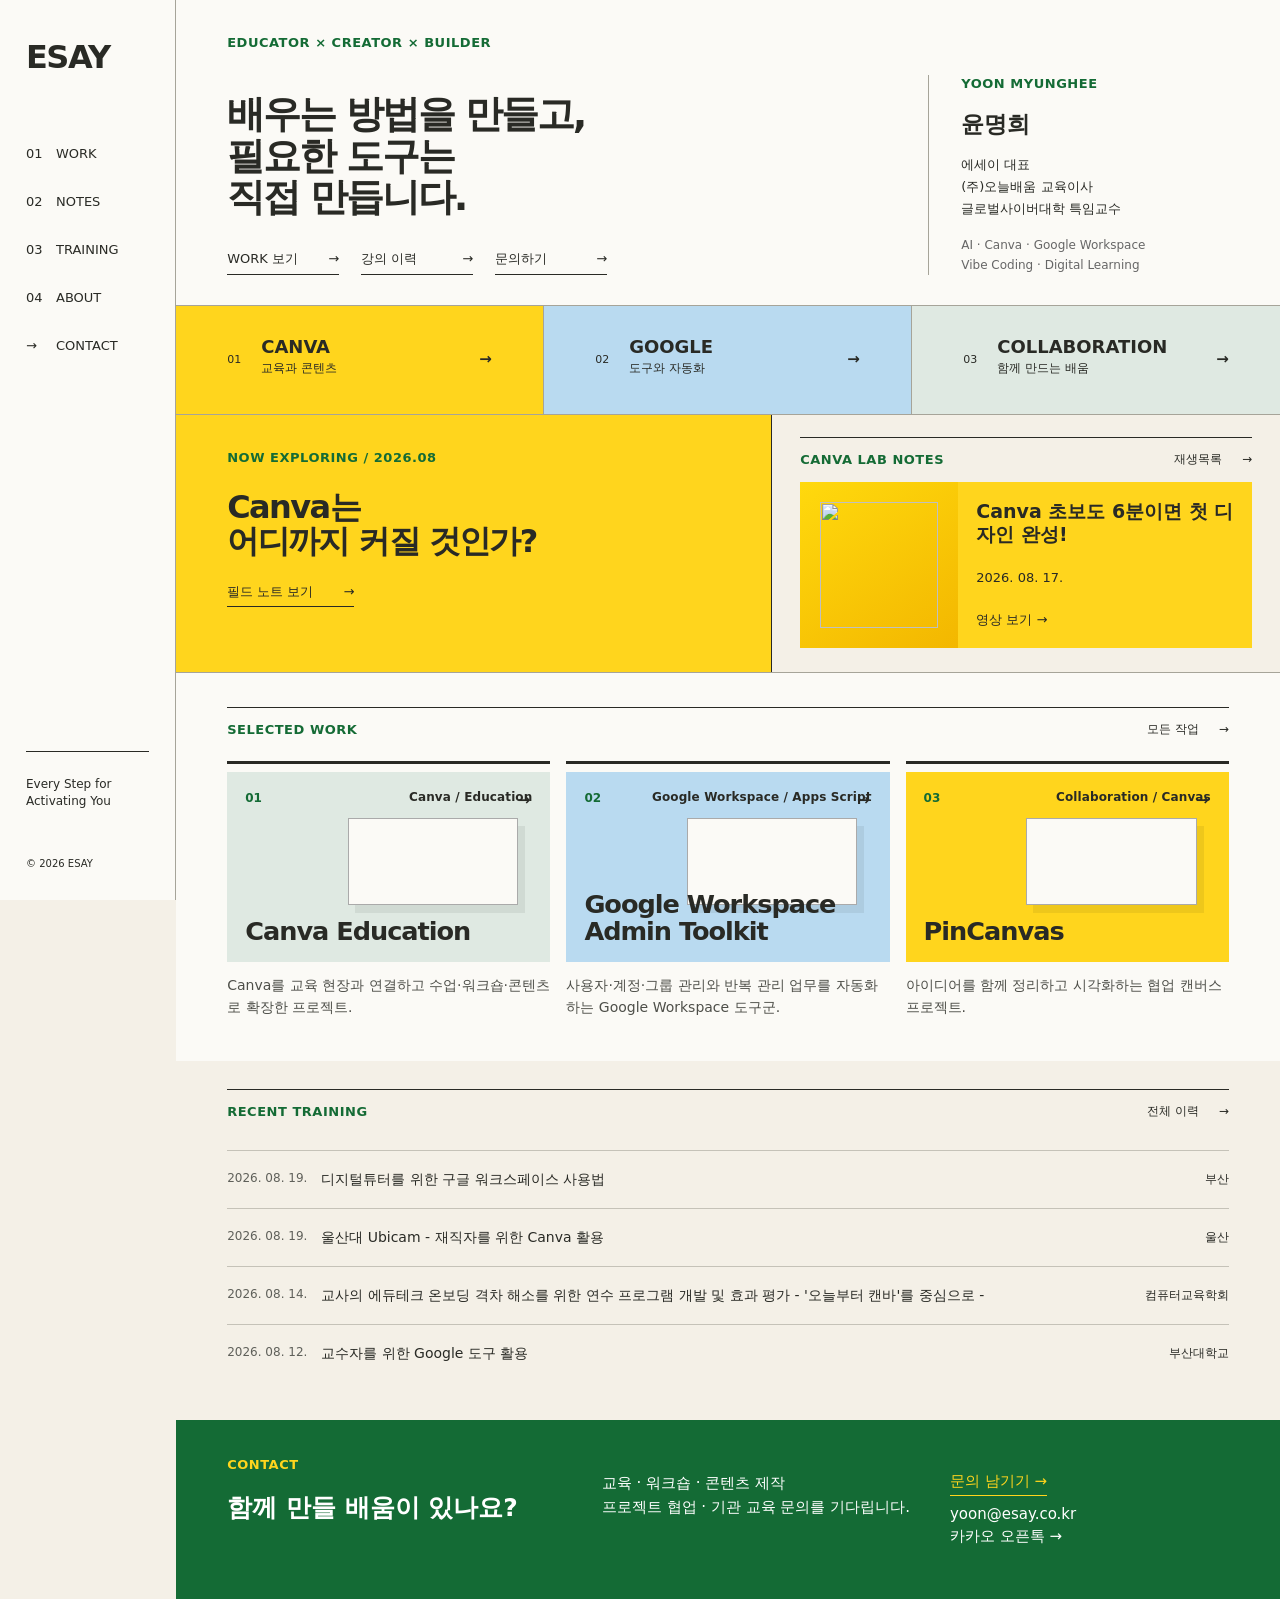
==== commit 8778f687: "fix: distinguish featured work and balance type" ====
--- a/index.html
+++ b/index.html
@@ -65,20 +65,12 @@
       <div data-lectures><p class="status" role="status">강의 이력을 불러오는 중입니다.</p></div>
     </section>
 
-    <section class="about-teaser" aria-labelledby="about-title">
-      <p class="quote-mark" aria-hidden="true">“</p>
-      <div><p class="eyebrow">ABOUT YOON MYUNGHEE</p><h2 id="about-title"><span>현장에서 배우고,</span><span>배운것을</span><span>도구와 콘텐츠로 나눕니다.</span></h2><a class="arrow-link" href="about.html">더 알아보기 <span>→</span></a></div>
-      <div class="profile-facts">
-        <div><p class="eyebrow">ROLES</p><ul><li>에세이 대표</li><li>(주)오늘배움 교육이사</li><li>글로벌사이버대학 특임교수</li></ul></div>
-        <div><p class="eyebrow">CREDENTIALS</p><ul><li>ISTE Certified Educator</li><li>Google Certified Innovator, Trainer, Coach</li></ul></div>
-      </div>
-    </section>
     <footer id="contact">
       <div><p class="eyebrow">CONTACT</p><h2>함께 만들 배움이 있나요?</h2></div>
       <p class="footer-inquiry"><span>교육 · 워크숍 · 콘텐츠 제작</span><span>프로젝트 협업 · 기관 교육 문의를 기다립니다.</span></p>
       <p><a class="footer-contact-action" href="contact.html">문의 남기기 →</a><br><a href="mailto:yoon@esay.co.kr">yoon@esay.co.kr</a><br><a href="https://open.kakao.com/me/lenayoon" target="_blank" rel="noopener noreferrer">카카오 오픈톡 →</a></p>
     </footer>
   </main>
-  <script type="module" src="js/main.js"></script>
+  <script type="module" src="js/main.js?v=20260822"></script>
 </body>
 </html>
--- a/css/style.css
+++ b/css/style.css
@@ -103,3 +103,27 @@
 .contact-layout{display:grid;grid-template-columns:minmax(190px,.32fr) minmax(0,1fr);gap:clamp(36px,6vw,90px);padding:48px 0 70px}.contact-aside{display:flex;flex-direction:column;align-items:flex-start;gap:13px}.contact-aside>a{font-size:13px;border-bottom:1px solid;padding-bottom:3px}.contact-aside>p:last-child{font-size:11px;line-height:1.6;color:#666;margin-top:16px;max-width:180px}
 .contact-form{background:#fbfaf6;border:1px solid var(--line);padding:clamp(24px,3vw,42px)}.contact-form-head{display:flex;justify-content:space-between;align-items:center;margin-bottom:30px}.contact-form-head>span{font-size:10px;color:#666}.form-grid{display:grid;grid-template-columns:1fr 1fr;gap:24px 28px}.form-grid label{display:grid;gap:8px}.form-grid label>span{font-size:12px}.form-grid input,.form-grid select,.form-grid textarea{width:100%;border:1px solid #c7c5bc;background:#fff;color:var(--ink);border-radius:0;padding:13px 14px;font:inherit;font-size:14px}.form-grid input,.form-grid select{height:48px}.form-grid textarea{resize:vertical;line-height:1.65}.form-grid .form-wide{grid-column:1/-1}.form-consent{display:flex;align-items:flex-start;gap:9px;margin:22px 0;font-size:11px;line-height:1.5}.form-consent input{margin-top:2px}.form-submit{display:flex;align-items:center;gap:20px}.form-submit button{border:0;background:var(--green);color:#fff;padding:14px 18px;cursor:pointer;display:inline-flex;gap:38px}.form-submit p{font-size:10px;color:#666;margin:0;max-width:280px}.form-status{font-size:12px;color:var(--green);min-height:18px;margin:16px 0 0}
 @media(max-width:900px){.compact-cover .cover-copy{min-height:0;padding:28px 20px}.hero-overview{grid-template-columns:1fr;gap:26px;margin-top:16px}.hero-message h1{font-size:clamp(28px,7.7vw,34px);margin-bottom:24px}.hero-profile{border-left:0;border-top:1px solid var(--line);padding:20px 0 0}.hero-profile strong{font-size:21px}.hero-profile ul{font-size:11px}.hero-directions{grid-template-columns:repeat(3,1fr)}.hero-directions a{min-height:86px;padding:12px 10px;grid-template-columns:1fr auto;grid-template-rows:auto auto}.hero-directions span{display:none}.hero-directions strong{font-size:clamp(11px,3.2vw,14px)}.hero-directions small{font-size:9px}.contact-intro{grid-template-columns:1fr;gap:24px;padding:45px 0 35px}.contact-intro h1{font-size:48px}.contact-intro>p{font-size:14px}.contact-layout{grid-template-columns:1fr;padding:34px 0 50px}.contact-aside{display:grid;grid-template-columns:1fr 1fr;gap:12px}.contact-aside .eyebrow,.contact-aside>p{grid-column:1/-1}.form-grid{grid-template-columns:1fr;gap:18px}.form-grid .form-wide{grid-column:auto}.contact-form{padding:24px 18px}.form-submit{align-items:stretch;display:grid}.form-submit button{justify-content:space-between}}
+
+/* Home typography balance and featured work */
+body:has(.compact-cover){font-size:15px}
+body:has(.compact-cover) .sidebar nav a{font-size:13px}
+body:has(.compact-cover) .eyebrow{font-size:13px}
+.hero-message h1{font-size:clamp(34px,3vw,44px)}
+.hero-profile strong{font-size:23px}.hero-profile ul{font-size:13px}.hero-profile>p:last-child{font-size:12px}
+.hero-actions a{font-size:13px}
+.hero-directions strong{font-size:18px}.hero-directions small{font-size:12px}.hero-directions span{font-size:11px}
+.exploring h2{font-size:clamp(30px,2.5vw,36px)}
+.exploring-video .featured-video h3{font-size:19px}.exploring-video .featured-video time,.exploring-video .featured-video span{font-size:13px}
+body:has(.compact-cover) #work{padding-top:34px;padding-bottom:42px;background:#fbfaf6}
+body:has(.compact-cover) #work .section-head{margin-bottom:22px}
+body:has(.compact-cover) .work-grid{grid-template-columns:repeat(3,1fr);gap:16px}
+body:has(.compact-cover) .work-card{border-top:3px solid var(--ink);padding-top:8px}
+body:has(.compact-cover) .work-visual{height:190px;display:grid;grid-template-columns:1fr auto;grid-template-rows:auto 1fr auto;align-items:start;padding:18px}
+body:has(.compact-cover) .work-visual:before{width:52%;height:45%;left:auto;right:10%;top:24%;box-shadow:7px 8px #0001}
+body:has(.compact-cover) .work-number{position:relative;font-size:12px;font-weight:700;color:var(--green)}
+body:has(.compact-cover) .work-visual>b{position:relative;font-size:12px;line-height:1.2;letter-spacing:.01em;text-align:right;color:var(--ink)}
+body:has(.compact-cover) .work-visual h3{position:relative;grid-column:1/-1;align-self:end;font-size:clamp(21px,2vw,28px);line-height:1.05;letter-spacing:-.04em;margin:0;max-width:90%}
+body:has(.compact-cover) .work-card>p{font-size:14px;line-height:1.55;margin:13px 0 0;color:#4e4f49}
+body:has(.compact-cover) .lecture-row{font-size:14px;min-height:58px}body:has(.compact-cover) .lecture-row time{font-size:12px}
+body:has(.compact-cover) footer h2{font-size:25px}body:has(.compact-cover) .footer-inquiry{font-size:15px}
+@media(max-width:900px){body:has(.compact-cover) .eyebrow{font-size:12px}.hero-message h1{font-size:clamp(28px,7.4vw,33px)}.hero-profile ul{font-size:12px}.hero-actions a{font-size:11px}.hero-directions a{min-width:0;display:block;position:relative;padding:16px 8px}.hero-directions strong{display:block;font-size:clamp(11px,3.2vw,14px);letter-spacing:-.03em;padding-right:12px}.hero-directions small{display:block;font-size:10px;margin-top:5px;padding-right:12px}.hero-directions b{position:absolute;right:7px;top:17px}body:has(.compact-cover) .work-grid{display:block}body:has(.compact-cover) .work-card{display:block;padding:12px 0 18px}body:has(.compact-cover) .work-visual{height:165px;aspect-ratio:auto}body:has(.compact-cover) .work-visual h3{font-size:24px}body:has(.compact-cover) .work-card>p{font-size:13px;margin-top:10px}}
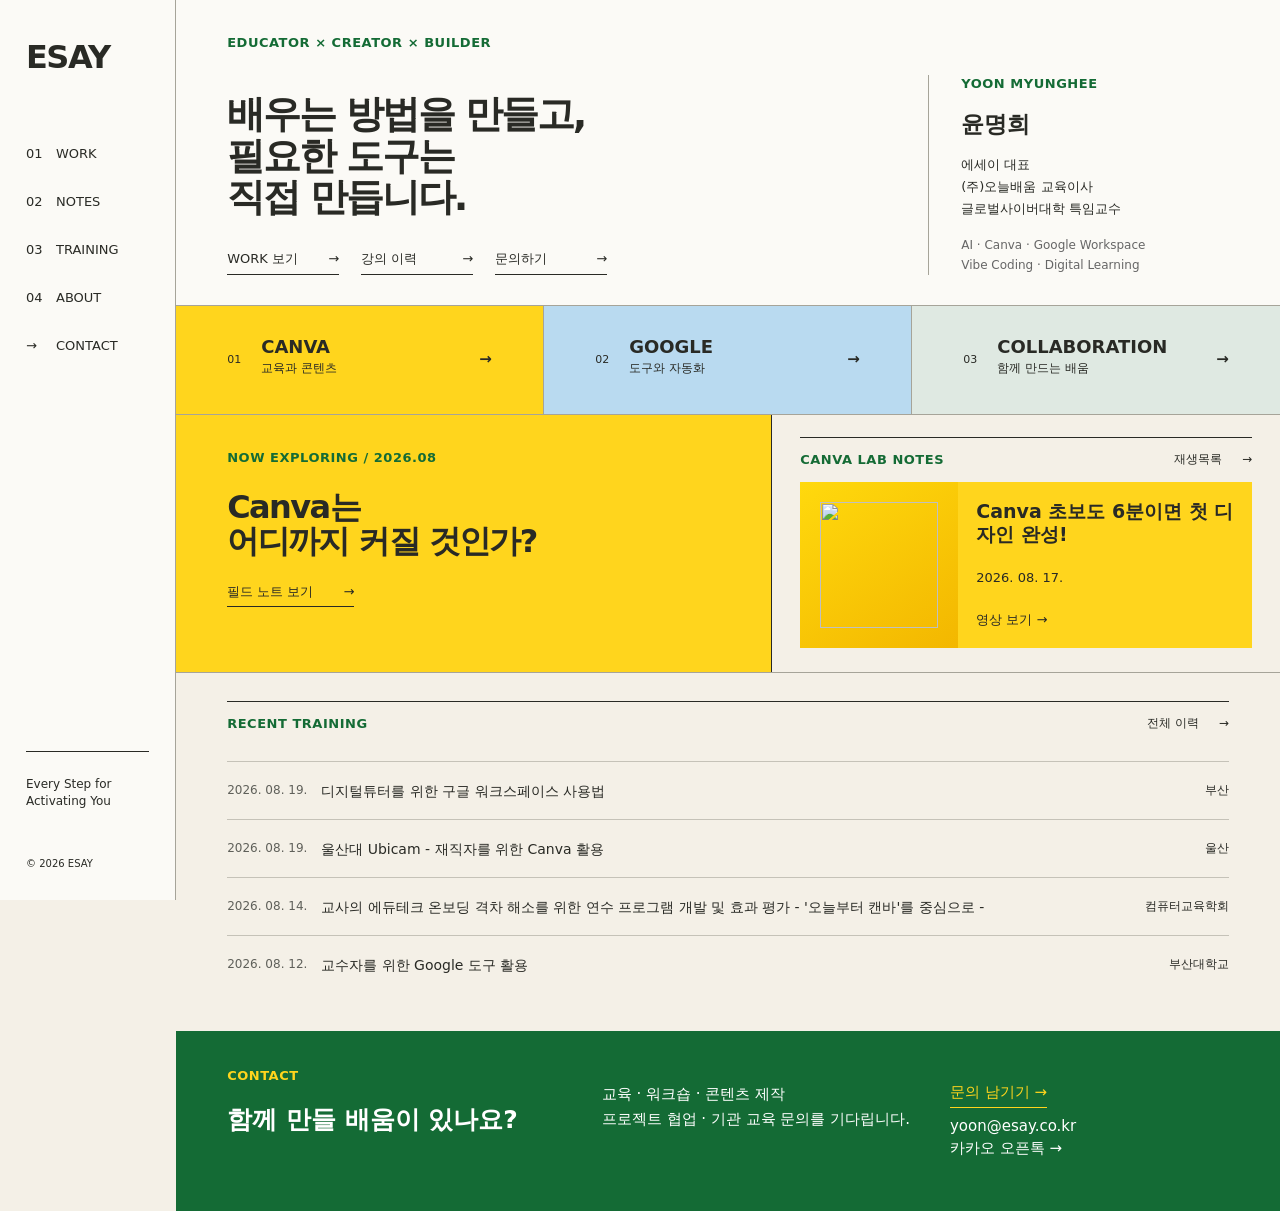
==== commit be90cb9b: "fix: simplify home content flow" ====
--- a/index.html
+++ b/index.html
@@ -55,11 +55,6 @@
       </section>
     </div>
 
-    <section class="section" id="work" aria-labelledby="work-title">
-      <div class="section-head"><p class="eyebrow" id="work-title">SELECTED WORK</p><a href="work.html">모든 작업 <span>→</span></a></div>
-      <div class="work-grid" data-projects><p class="status" role="status">작업을 불러오는 중입니다.</p></div>
-    </section>
-
     <section class="section training" aria-labelledby="training-title">
       <div class="section-head"><p class="eyebrow" id="training-title">RECENT TRAINING</p><a href="training.html">전체 이력 <span>→</span></a></div>
       <div data-lectures><p class="status" role="status">강의 이력을 불러오는 중입니다.</p></div>
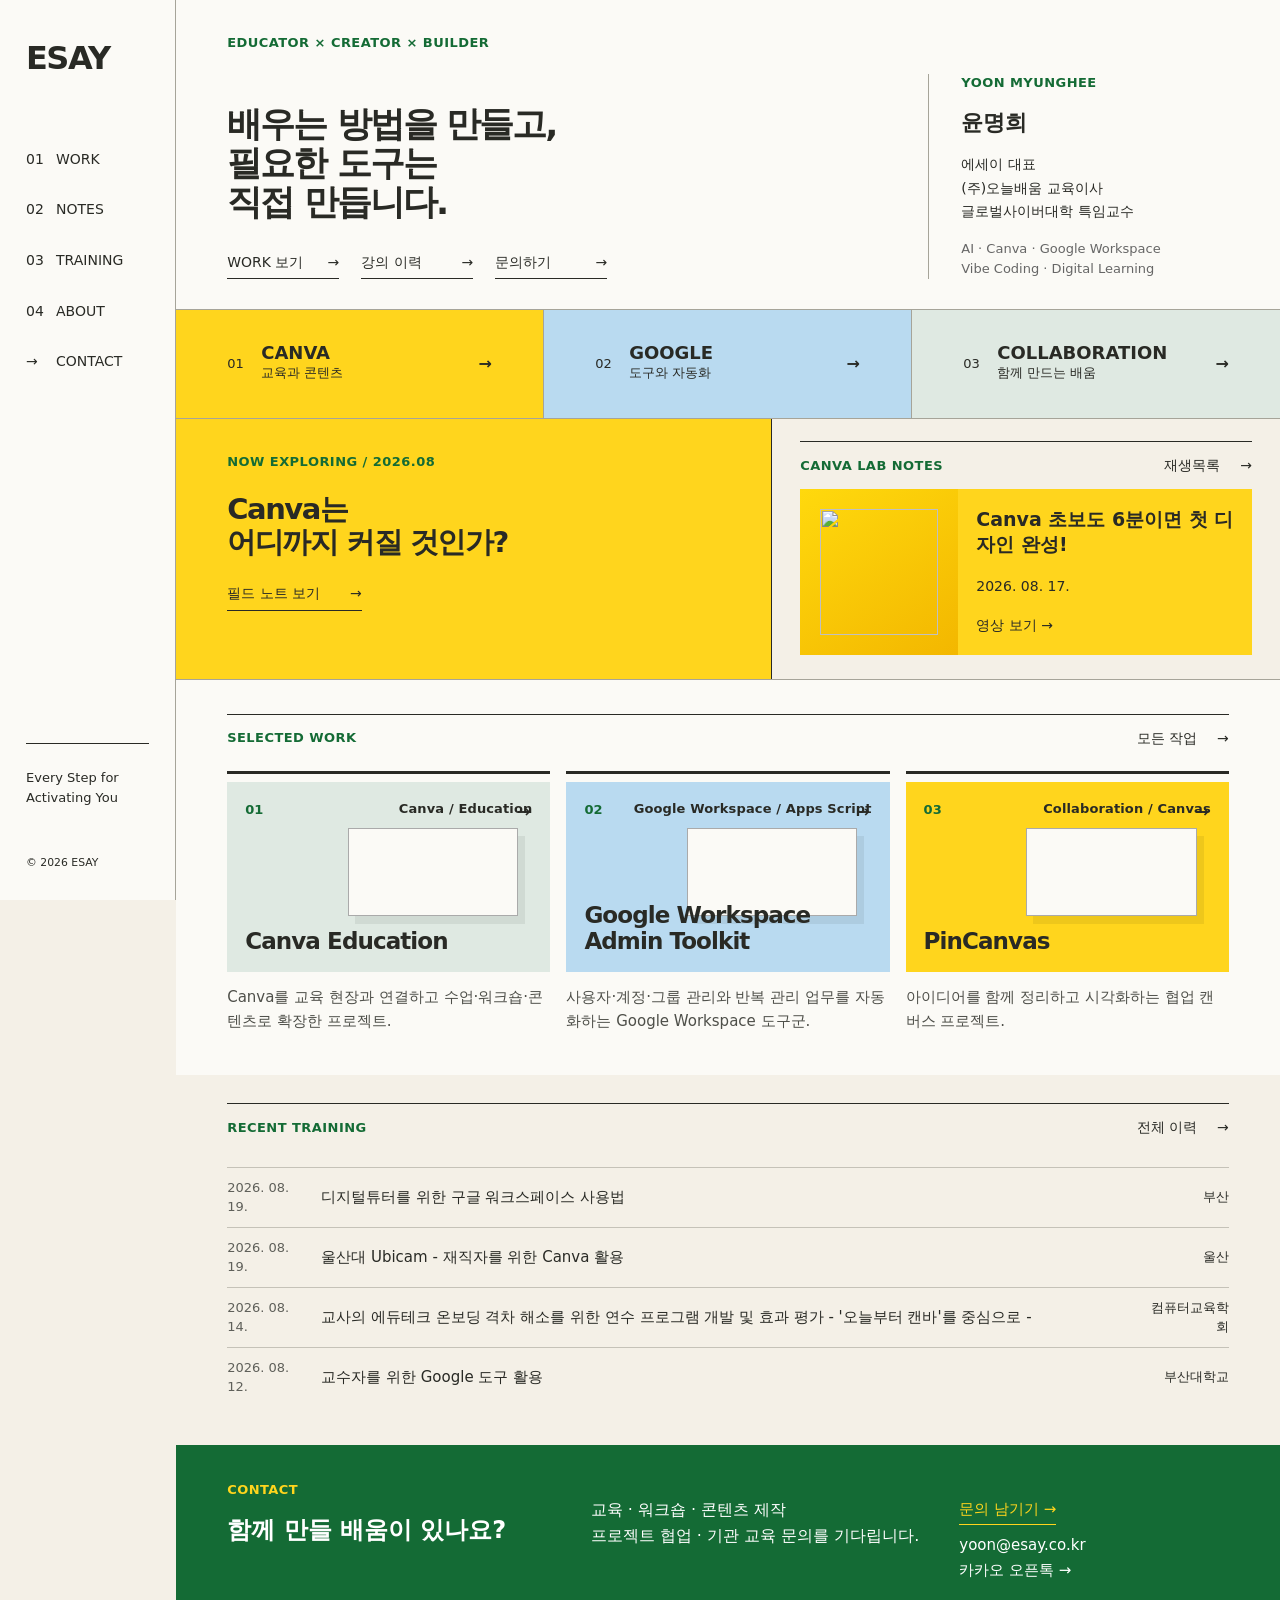
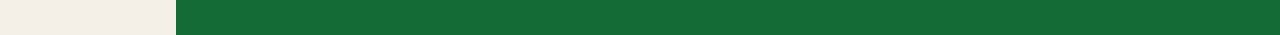
==== commit 1c6f1147: "fix: unify home typography scale" ====
--- a/index.html
+++ b/index.html
@@ -55,6 +55,11 @@
       </section>
     </div>
 
+    <section class="section" id="work" aria-labelledby="work-title">
+      <div class="section-head"><p class="eyebrow" id="work-title">SELECTED WORK</p><a href="work.html">모든 작업 <span>→</span></a></div>
+      <div class="work-grid" data-projects><p class="status" role="status">작업을 불러오는 중입니다.</p></div>
+    </section>
+
     <section class="section training" aria-labelledby="training-title">
       <div class="section-head"><p class="eyebrow" id="training-title">RECENT TRAINING</p><a href="training.html">전체 이력 <span>→</span></a></div>
       <div data-lectures><p class="status" role="status">강의 이력을 불러오는 중입니다.</p></div>
@@ -66,6 +71,6 @@
       <p><a class="footer-contact-action" href="contact.html">문의 남기기 →</a><br><a href="mailto:yoon@esay.co.kr">yoon@esay.co.kr</a><br><a href="https://open.kakao.com/me/lenayoon" target="_blank" rel="noopener noreferrer">카카오 오픈톡 →</a></p>
     </footer>
   </main>
-  <script type="module" src="js/main.js?v=20260822"></script>
+  <script type="module" src="js/main.js?v=20260823"></script>
 </body>
 </html>
--- a/css/style.css
+++ b/css/style.css
@@ -127,3 +127,22 @@
 body:has(.compact-cover) .lecture-row{font-size:14px;min-height:58px}body:has(.compact-cover) .lecture-row time{font-size:12px}
 body:has(.compact-cover) footer h2{font-size:25px}body:has(.compact-cover) .footer-inquiry{font-size:15px}
 @media(max-width:900px){body:has(.compact-cover) .eyebrow{font-size:12px}.hero-message h1{font-size:clamp(28px,7.4vw,33px)}.hero-profile ul{font-size:12px}.hero-actions a{font-size:11px}.hero-directions a{min-width:0;display:block;position:relative;padding:16px 8px}.hero-directions strong{display:block;font-size:clamp(11px,3.2vw,14px);letter-spacing:-.03em;padding-right:12px}.hero-directions small{display:block;font-size:10px;margin-top:5px;padding-right:12px}.hero-directions b{position:absolute;right:7px;top:17px}body:has(.compact-cover) .work-grid{display:block}body:has(.compact-cover) .work-card{display:block;padding:12px 0 18px}body:has(.compact-cover) .work-visual{height:165px;aspect-ratio:auto}body:has(.compact-cover) .work-visual h3{font-size:24px}body:has(.compact-cover) .work-card>p{font-size:13px;margin-top:10px}}
+
+/* Unified home type scale: display 38 / title 24-32 / body 15 / meta 13 */
+body:has(.compact-cover){font-size:16px;line-height:1.55}
+body:has(.compact-cover) .sidebar nav a{font-size:14px}
+body:has(.compact-cover) .sidebar-foot{font-size:13px}
+body:has(.compact-cover) .eyebrow{font-size:13px;line-height:1.4;letter-spacing:.035em}
+.hero-message h1{font-size:clamp(34px,2.7vw,38px);line-height:1.12}
+.hero-profile strong{font-size:22px}.hero-profile ul{font-size:14px;line-height:1.65}.hero-profile>p:last-child{font-size:13px;line-height:1.55}
+.hero-actions a{font-size:14px;line-height:1.4}
+.hero-directions strong{font-size:18px;line-height:1.2}.hero-directions small{font-size:13px;line-height:1.4}.hero-directions span{font-size:13px}
+.exploring h2{font-size:clamp(29px,2.25vw,32px);line-height:1.14}.exploring .arrow-link{font-size:14px}
+.exploring-video .section-head a{font-size:13px}.exploring-video .featured-video h3{font-size:19px;line-height:1.35}.exploring-video .featured-video time,.exploring-video .featured-video span{font-size:14px}
+body:has(.compact-cover) .section-head{font-size:13px}body:has(.compact-cover) .section-head a{font-size:14px}
+body:has(.compact-cover) .work-visual>b{font-size:13px;line-height:1.35}.work-number{font-size:13px!important}
+body:has(.compact-cover) .work-visual h3{font-size:clamp(22px,1.8vw,24px);line-height:1.12}
+body:has(.compact-cover) .work-card>p{font-size:15px;line-height:1.6}
+body:has(.compact-cover) .lecture-row{font-size:15px;line-height:1.45;min-height:60px}body:has(.compact-cover) .lecture-row time{font-size:13px}body:has(.compact-cover) .lecture-row small{font-size:13px}
+body:has(.compact-cover) footer h2{font-size:24px;line-height:1.25}body:has(.compact-cover) .footer-inquiry{font-size:16px;line-height:1.6}body:has(.compact-cover) footer a{font-size:15px;line-height:1.6}
+@media(max-width:900px){body:has(.compact-cover){font-size:15px}body:has(.compact-cover) .sidebar nav a{font-size:17px}body:has(.compact-cover) .eyebrow{font-size:12px}.hero-message h1{font-size:clamp(28px,7.5vw,31px)}.hero-profile strong{font-size:20px}.hero-profile ul,.hero-profile>p:last-child{font-size:13px}.hero-actions a{font-size:12px}.hero-directions strong{font-size:12px}.hero-directions small{font-size:11px}.exploring h2{font-size:28px}.exploring .arrow-link{font-size:13px}.exploring-video .featured-video h3{font-size:17px}.exploring-video .featured-video time,.exploring-video .featured-video span{font-size:13px}body:has(.compact-cover) .work-visual h3{font-size:22px}body:has(.compact-cover) .work-card>p{font-size:14px}body:has(.compact-cover) .lecture-row{font-size:14px}body:has(.compact-cover) .lecture-row time,body:has(.compact-cover) .lecture-row small{font-size:12px}body:has(.compact-cover) footer h2{font-size:22px}body:has(.compact-cover) .footer-inquiry{font-size:15px}}
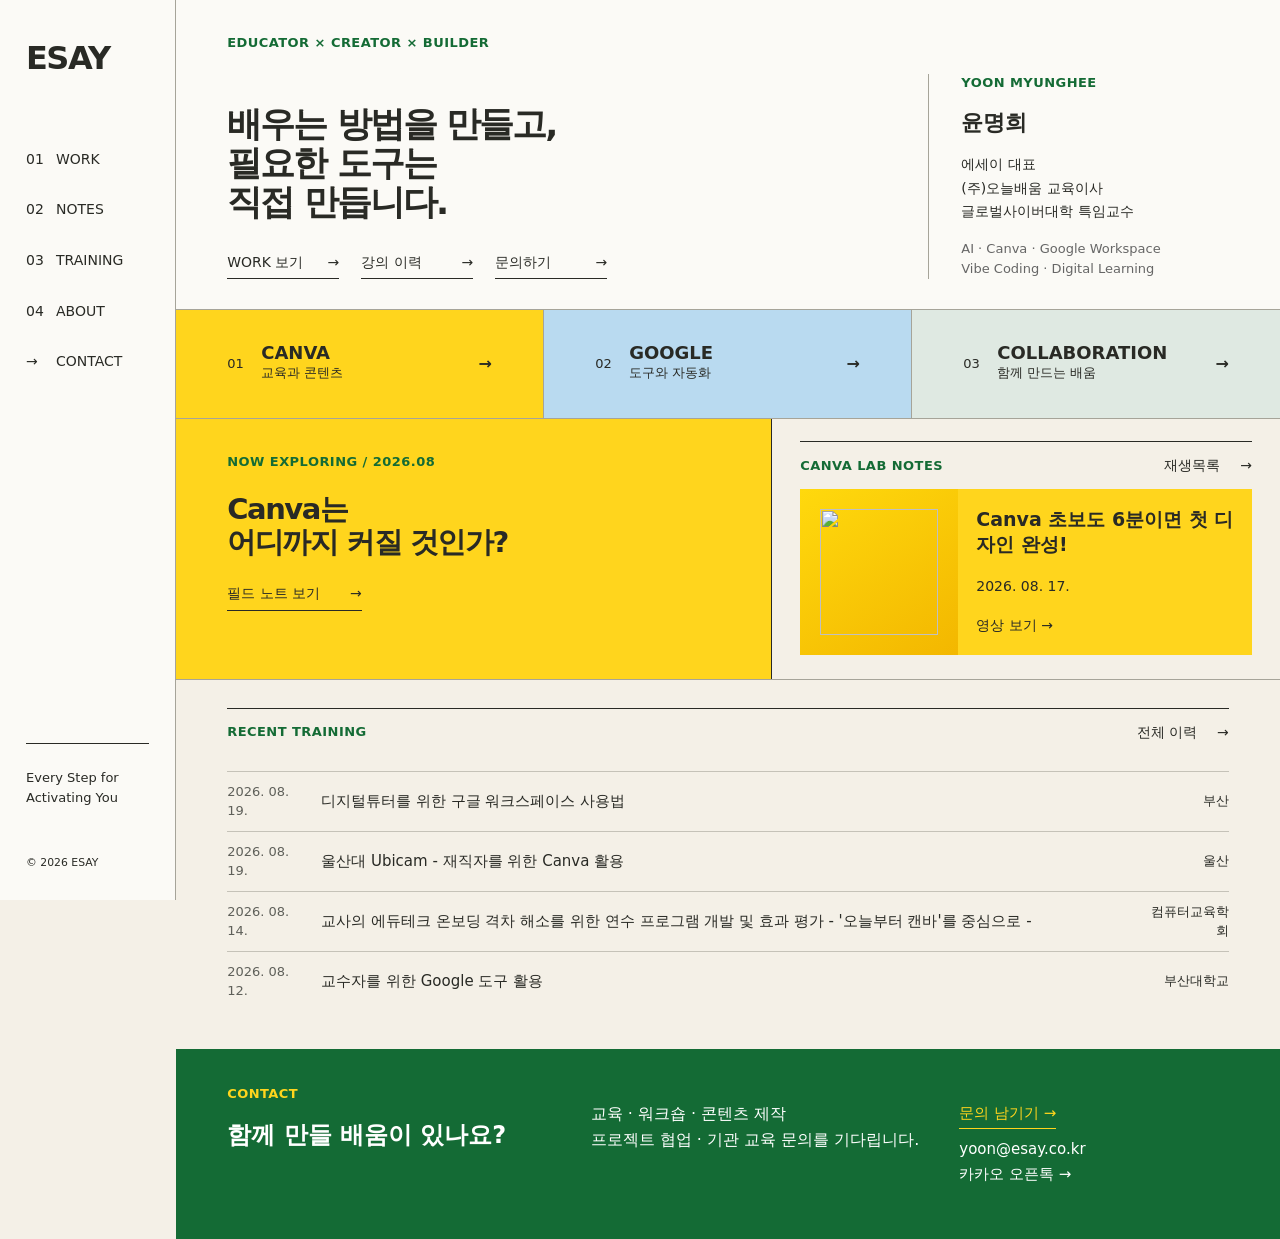
==== commit 361ed912: "fix: remove duplicate selected work from home" ====
--- a/index.html
+++ b/index.html
@@ -55,11 +55,6 @@
       </section>
     </div>
 
-    <section class="section" id="work" aria-labelledby="work-title">
-      <div class="section-head"><p class="eyebrow" id="work-title">SELECTED WORK</p><a href="work.html">모든 작업 <span>→</span></a></div>
-      <div class="work-grid" data-projects><p class="status" role="status">작업을 불러오는 중입니다.</p></div>
-    </section>
-
     <section class="section training" aria-labelledby="training-title">
       <div class="section-head"><p class="eyebrow" id="training-title">RECENT TRAINING</p><a href="training.html">전체 이력 <span>→</span></a></div>
       <div data-lectures><p class="status" role="status">강의 이력을 불러오는 중입니다.</p></div>
--- a/css/style.css
+++ b/css/style.css
@@ -146,3 +146,6 @@
 body:has(.compact-cover) .lecture-row{font-size:15px;line-height:1.45;min-height:60px}body:has(.compact-cover) .lecture-row time{font-size:13px}body:has(.compact-cover) .lecture-row small{font-size:13px}
 body:has(.compact-cover) footer h2{font-size:24px;line-height:1.25}body:has(.compact-cover) .footer-inquiry{font-size:16px;line-height:1.6}body:has(.compact-cover) footer a{font-size:15px;line-height:1.6}
 @media(max-width:900px){body:has(.compact-cover){font-size:15px}body:has(.compact-cover) .sidebar nav a{font-size:17px}body:has(.compact-cover) .eyebrow{font-size:12px}.hero-message h1{font-size:clamp(28px,7.5vw,31px)}.hero-profile strong{font-size:20px}.hero-profile ul,.hero-profile>p:last-child{font-size:13px}.hero-actions a{font-size:12px}.hero-directions strong{font-size:12px}.hero-directions small{font-size:11px}.exploring h2{font-size:28px}.exploring .arrow-link{font-size:13px}.exploring-video .featured-video h3{font-size:17px}.exploring-video .featured-video time,.exploring-video .featured-video span{font-size:13px}body:has(.compact-cover) .work-visual h3{font-size:22px}body:has(.compact-cover) .work-card>p{font-size:14px}body:has(.compact-cover) .lecture-row{font-size:14px}body:has(.compact-cover) .lecture-row time,body:has(.compact-cover) .lecture-row small{font-size:12px}body:has(.compact-cover) footer h2{font-size:22px}body:has(.compact-cover) .footer-inquiry{font-size:15px}}
+
+/* The three direction links are the home WORK overview; do not repeat decorative project cards. */
+body:has(.compact-cover) .work-visual:before{display:none}
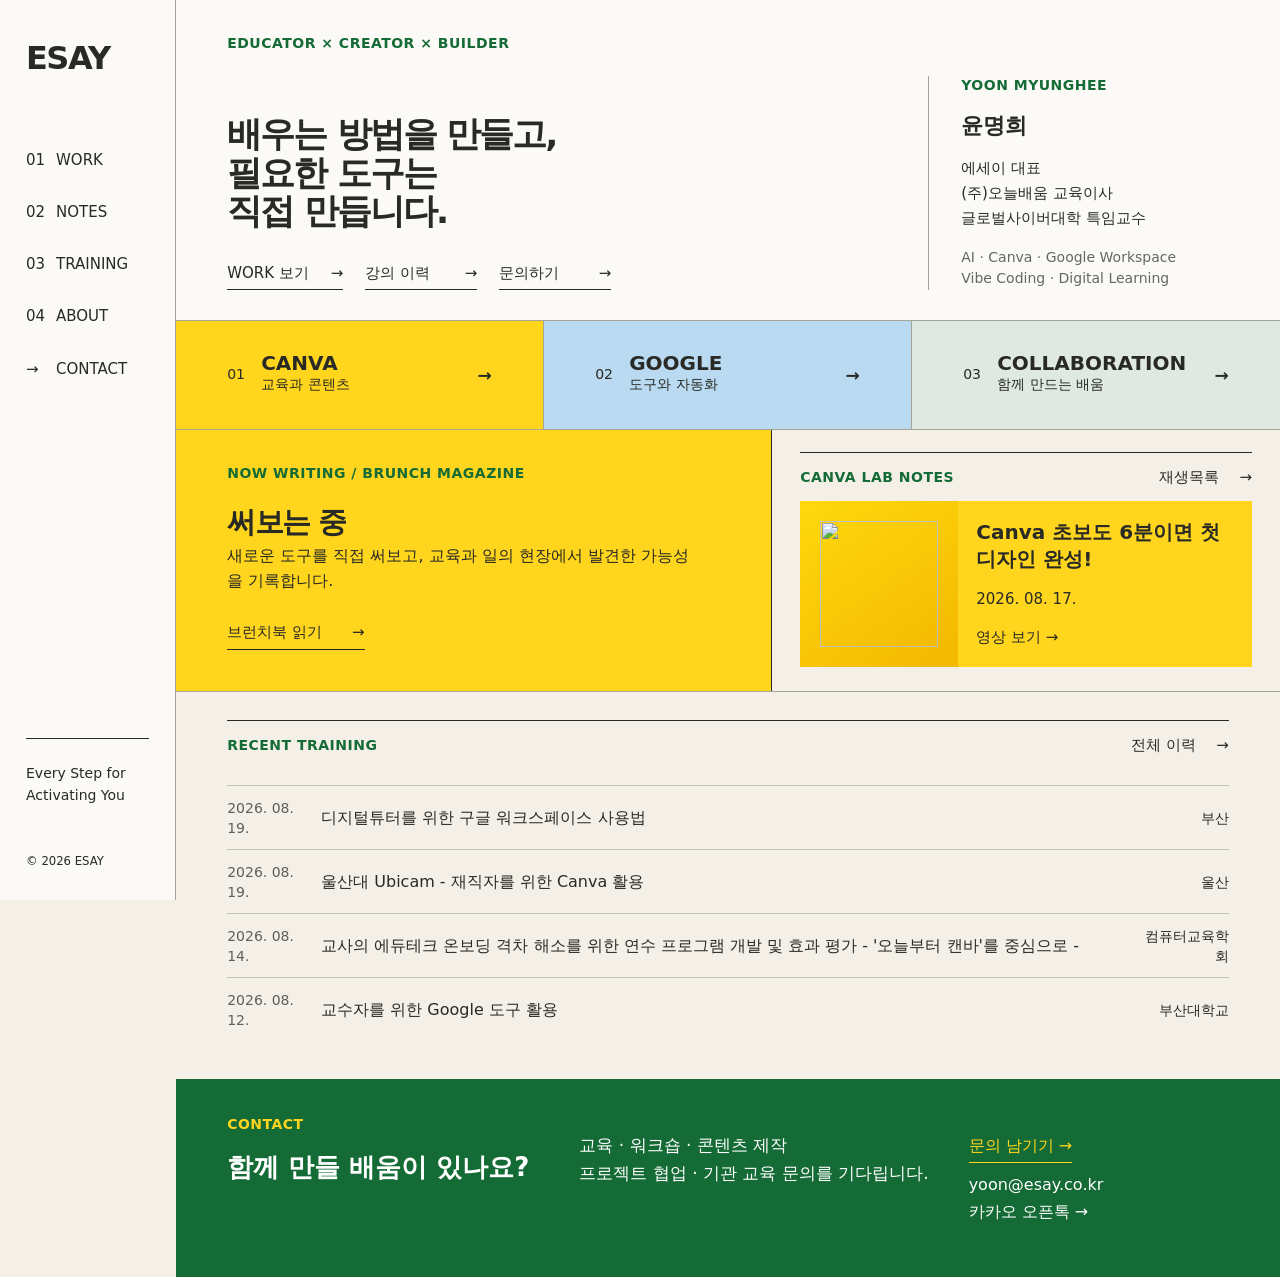
==== commit adb0064c: "feat: add contextual notes and work navigation" ====
--- a/index.html
+++ b/index.html
@@ -44,10 +44,11 @@
     <nav class="hero-directions" aria-label="대표 작업 분야"><a href="work-detail.html?id=canva-education"><span>01</span><strong>CANVA</strong><small>교육과 콘텐츠</small><b>→</b></a><a href="work-admin-toolkit.html"><span>02</span><strong>GOOGLE</strong><small>도구와 자동화</small><b>→</b></a><a href="work-pincanvas.html"><span>03</span><strong>COLLABORATION</strong><small>함께 만드는 배움</small><b>→</b></a></nav>
 
     <div class="exploring-row">
-      <section class="exploring" aria-labelledby="exploring-title">
-        <p class="eyebrow">NOW EXPLORING / 2026.08</p>
-        <h2 id="exploring-title">Canva는<br>어디까지 커질 것인가?</h2>
-        <a class="arrow-link" href="notes.html">필드 노트 보기 <span>→</span></a>
+      <section class="exploring" aria-labelledby="exploring-title" data-featured-series>
+        <p class="eyebrow">NOW WRITING / BRUNCH MAGAZINE</p>
+        <h2 id="exploring-title">써보는 중</h2>
+        <p class="exploring-summary">새로운 도구를 직접 써보고, 현장에서 발견한 가능성을 기록합니다.</p>
+        <a class="arrow-link" href="notes-series.html?series=trying">브런치북 읽기 <span>→</span></a>
       </section>
       <section class="section canva exploring-video" aria-labelledby="canva-title">
         <div class="section-head"><p class="eyebrow" id="canva-title">CANVA LAB NOTES</p><a data-playlist-link hidden>재생목록 <span>→</span></a></div>
@@ -66,6 +67,6 @@
       <p><a class="footer-contact-action" href="contact.html">문의 남기기 →</a><br><a href="mailto:yoon@esay.co.kr">yoon@esay.co.kr</a><br><a href="https://open.kakao.com/me/lenayoon" target="_blank" rel="noopener noreferrer">카카오 오픈톡 →</a></p>
     </footer>
   </main>
-  <script type="module" src="js/main.js?v=20260823"></script>
+  <script type="module" src="js/main.js?v=20260824"></script>
 </body>
 </html>
--- a/css/style.css
+++ b/css/style.css
@@ -149,3 +149,115 @@
 
 /* The three direction links are the home WORK overview; do not repeat decorative project cards. */
 body:has(.compact-cover) .work-visual:before{display:none}
+
+/* Readable home type scale for wide desktop layouts */
+body:has(.compact-cover){font-size:17px}
+body:has(.compact-cover) .sidebar nav a{font-size:15px}
+body:has(.compact-cover) .sidebar-foot{font-size:14px}
+body:has(.compact-cover) .eyebrow{font-size:14px}
+.hero-profile ul{font-size:15px}.hero-profile>p:last-child{font-size:14px}
+.hero-actions a{font-size:15px}
+.hero-directions strong{font-size:20px}.hero-directions small,.hero-directions span{font-size:14px}
+.exploring .arrow-link{font-size:15px}
+.exploring-video .section-head a{font-size:14px}.exploring-video .featured-video h3{font-size:20px}.exploring-video .featured-video time,.exploring-video .featured-video span{font-size:15px}
+body:has(.compact-cover) .section-head,body:has(.compact-cover) .section-head a{font-size:15px}
+body:has(.compact-cover) .lecture-row{font-size:16px;min-height:64px}body:has(.compact-cover) .lecture-row time,body:has(.compact-cover) .lecture-row small{font-size:14px}
+body:has(.compact-cover) footer h2{font-size:26px}body:has(.compact-cover) .footer-inquiry{font-size:17px}body:has(.compact-cover) footer a{font-size:16px}
+@media(max-width:900px){body:has(.compact-cover){font-size:16px}body:has(.compact-cover) .eyebrow{font-size:13px}.hero-profile ul,.hero-profile>p:last-child{font-size:14px}.hero-actions a{font-size:13px}.hero-directions strong{font-size:13px}.hero-directions small{font-size:12px}.exploring .arrow-link{font-size:14px}.exploring-video .featured-video h3{font-size:18px}.exploring-video .featured-video time,.exploring-video .featured-video span{font-size:14px}body:has(.compact-cover) .section-head,body:has(.compact-cover) .section-head a{font-size:14px}body:has(.compact-cover) .lecture-row{font-size:15px}body:has(.compact-cover) .lecture-row time,body:has(.compact-cover) .lecture-row small{font-size:13px}body:has(.compact-cover) footer h2{font-size:24px}body:has(.compact-cover) .footer-inquiry{font-size:16px}body:has(.compact-cover) footer a{font-size:15px}}
+
+/* Compact inner-page introductions: reveal each page's content in the first viewport. */
+.page-shell{padding-top:48px;padding-bottom:72px}
+.page-intro{
+  min-height:0;
+  display:grid;
+  grid-template-columns:minmax(250px,.75fr) minmax(420px,1.25fr);
+  grid-template-areas:"eyebrow description" "title description";
+  column-gap:clamp(42px,7vw,110px);
+  align-items:end;
+  padding-bottom:28px;
+  margin-bottom:34px;
+}
+.page-intro>.eyebrow{grid-area:eyebrow;align-self:start}
+.page-intro h1{
+  grid-area:title;
+  font-size:clamp(48px,4.5vw,68px);
+  line-height:.95;
+  letter-spacing:-.055em;
+  margin:20px 0 0;
+}
+.page-intro>p:last-child{
+  grid-area:description;
+  align-self:end;
+  max-width:720px;
+  margin:0;
+  font-size:18px;
+  line-height:1.55;
+}
+body:has(.program-grid) .page-intro>p:last-child{max-width:720px;white-space:normal;font-size:18px}
+.contact-page{padding-top:48px}
+.contact-intro{gap:clamp(42px,7vw,110px);padding:0 0 28px}
+.contact-intro h1{font-size:clamp(44px,4.25vw,64px);margin:20px 0 0}
+.contact-intro>p{font-size:17px;line-height:1.6;max-width:560px}
+.contact-layout{padding-top:34px}
+.work-detail,.pincanvas-page,.experiments-page{padding-top:48px}
+.work-detail-hero{padding:0 0 34px}
+.work-detail-hero h1{font-size:clamp(46px,4.8vw,68px);line-height:.98;margin:22px 0 20px}
+.work-detail-lead{font-size:clamp(18px,1.55vw,22px);line-height:1.5}
+.work-tags{margin-top:22px}
+.pincanvas-hero{min-height:0;padding:0 0 42px}
+.pincanvas-hero h1{font-size:clamp(68px,7vw,96px);line-height:.74;margin:34px 0 28px}
+.pin-demo{padding:22px}
+
+@media(max-width:900px){
+  .page-shell{padding-top:30px;padding-bottom:50px}
+  .page-intro{display:block;padding-bottom:22px;margin-bottom:26px}
+  .page-intro h1{font-size:clamp(38px,12vw,48px);margin:15px 0 18px}
+  .page-intro>p:last-child,body:has(.program-grid) .page-intro>p:last-child{font-size:16px;line-height:1.55}
+  .contact-page{padding-top:30px}
+  .contact-intro{gap:18px;padding:0 0 22px}
+  .contact-intro h1{font-size:clamp(38px,11vw,44px);margin-top:15px}
+  .contact-intro>p{font-size:16px;line-height:1.55}
+  .contact-layout{padding-top:26px}
+  .work-detail,.pincanvas-page,.experiments-page{padding-top:30px}
+  .work-detail-hero{padding:0 0 32px}
+  .work-detail-hero h1{font-size:clamp(36px,10.5vw,46px);margin:18px 0}
+  .work-detail-lead{font-size:17px}
+  .pincanvas-hero{padding:0 0 24px}
+  .pincanvas-hero h1{font-size:clamp(58px,19vw,76px);margin:28px 0 24px}
+  .pincanvas-hero{gap:26px}
+  .pincanvas-hero .pin-demo{padding:14px}
+  .pincanvas-hero .pin-demo-map{height:210px;aspect-ratio:auto}
+  .pincanvas-hero .pin-demo-label{padding-top:12px}
+}
+
+/* Brunch series and contextual WORK navigation */
+.exploring-summary{max-width:470px;margin:-18px 0 24px;font-size:16px;line-height:1.6}
+.note-series-grid{display:grid;grid-template-columns:repeat(2,minmax(0,1fr));gap:18px}
+.note-series-card{min-height:310px;padding:30px;background:var(--yellow);border-top:3px solid var(--ink);display:grid;grid-template-columns:1fr auto;grid-template-rows:auto 1fr auto auto;gap:18px;transition:transform .18s}
+.note-series-card:hover,.note-series-card:focus-visible{transform:translateY(-4px)}
+.note-series-card>span{font-size:12px;color:#555;text-align:right}
+.note-series-card h2{grid-column:1/-1;align-self:end;font-size:clamp(34px,4vw,58px);line-height:1;margin:16px 0 4px;letter-spacing:-.05em}
+.note-series-card>p:not(.eyebrow){grid-column:1/-1;font-size:16px;line-height:1.65;max-width:620px;margin:0}
+.note-series-card>b{grid-column:1/-1;font-size:14px;border-bottom:1px solid;padding-bottom:7px;justify-self:start}
+.notes-source>span{font-size:13px;color:#666}
+.context-back{display:inline-flex;font-size:13px;border-bottom:1px solid;padding-bottom:5px;margin-bottom:30px}
+.note-series-intro{margin-bottom:34px}
+.work-context-list{display:grid;gap:8px;margin:-12px 0 -8px 30px;padding-left:12px;border-left:1px solid #c5c2b8}
+.sidebar nav .work-context-list a{display:block;font-size:11px;line-height:1.35;color:#666;padding:1px 0}
+.sidebar nav .work-context-list a:hover,.sidebar nav .work-context-list a:focus-visible{color:var(--green)}
+.sidebar nav .work-context-list a[aria-current="page"]{color:var(--green);font-weight:800}
+.sidebar nav .work-context-list .work-context-all{color:var(--ink);margin-bottom:3px}
+.work-mobile-context{display:none}
+
+@media(max-width:900px){
+  .exploring-summary{font-size:15px;margin:-12px 0 20px}
+  .note-series-grid{grid-template-columns:1fr}
+  .note-series-card{min-height:260px;padding:24px 20px}
+  .note-series-card h2{font-size:38px}
+  .note-series-card>p:not(.eyebrow){font-size:15px}
+  .work-context-list{display:none}
+  .work-mobile-context{display:grid;grid-template-columns:auto minmax(0,1fr) auto;align-items:center;gap:12px;margin:-30px -20px 26px;padding:12px 20px;border-bottom:1px solid var(--line);background:#fbfaf6;font-size:12px}
+  .work-mobile-context>span{overflow:hidden;text-overflow:ellipsis;white-space:nowrap;text-align:center;color:#666}
+  .work-mobile-context>div{display:grid;grid-template-columns:24px 24px;gap:4px;text-align:center}
+  .work-mobile-context>div a{font-size:17px}
+}
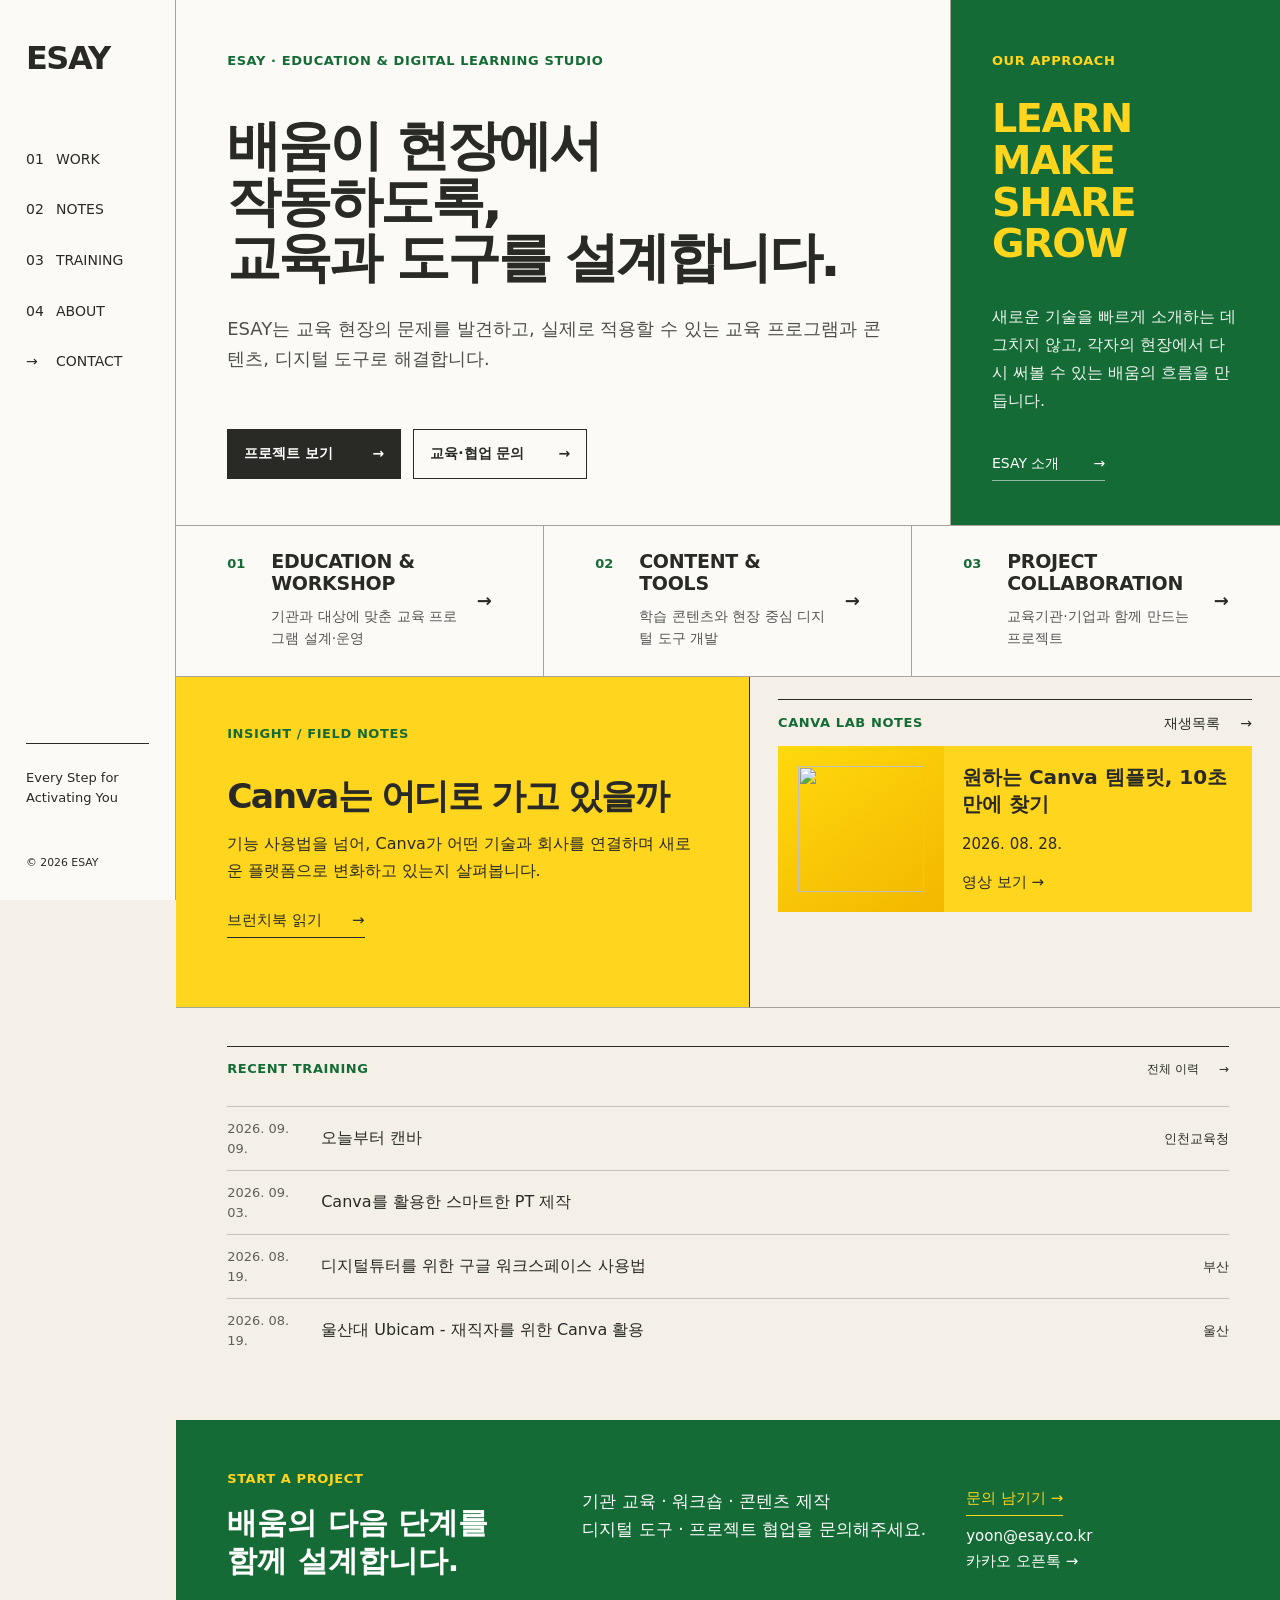
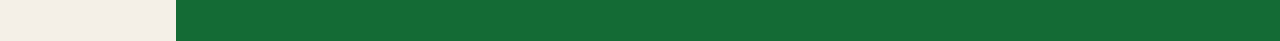
==== commit d0368c58: "feat: reposition homepage as ESAY studio" ====
--- a/index.html
+++ b/index.html
@@ -3,18 +3,18 @@
 <head>
   <meta charset="utf-8">
   <meta name="viewport" content="width=device-width, initial-scale=1">
-  <title>ESAY — 윤명희의 디지털 작업실</title>
-  <meta name="description" content="AI·교육·디자인·기술을 연결하는 윤명희의 프로젝트, 필드 노트와 교육 기록.">
+  <title>ESAY — 교육과 디지털 학습을 설계합니다</title>
+  <meta name="description" content="ESAY는 교육 현장의 문제를 교육 프로그램, 콘텐츠와 디지털 도구로 해결하는 교육·디지털 러닝 스튜디오입니다.">
   <meta name="theme-color" content="#f4f0e7">
-  <meta property="og:title" content="ESAY — Every Step for Activating You">
-  <meta property="og:description" content="배우는 방법을 만들고, 필요한 도구는 직접 만듭니다.">
+  <meta property="og:title" content="ESAY — Education & Digital Learning Studio">
+  <meta property="og:description" content="배움이 현장에서 작동하도록, 교육과 도구를 설계합니다.">
   <meta property="og:type" content="website">
   <link rel="canonical" href="./">
   <link rel="icon" href="favicon.svg" type="image/svg+xml">
   <link rel="stylesheet" href="css/style.css">
-  <script type="application/ld+json">{"@context":"https://schema.org","@type":"Person","name":"윤명희","url":"./","jobTitle":["에세이 대표","(주)오늘배움 교육이사","글로벌사이버대학 특임교수"]}</script>
+  <script type="application/ld+json">{"@context":"https://schema.org","@type":"Organization","name":"ESAY","alternateName":"에세이","url":"https://esay.co.kr/","founder":{"@type":"Person","name":"윤명희"},"description":"교육 프로그램, 콘텐츠와 디지털 도구를 설계하는 교육·디지털 러닝 스튜디오"}</script>
 </head>
-<body>
+<body class="corporate-home">
   <a class="skip-link" href="#main">본문 바로가기</a>
   <header class="mobile-header">
     <a class="brand" href="index.html" aria-label="ESAY 홈">ESAY</a>
@@ -32,20 +32,28 @@
     <div class="sidebar-foot"><p>Every Step for<br>Activating You</p><small>© <span data-year></span> ESAY</small></div>
   </aside>
   <main id="main">
-    <section class="cover compact-cover" id="top" aria-labelledby="cover-title">
-      <div class="cover-copy">
-        <p class="eyebrow">EDUCATOR × CREATOR × BUILDER</p>
-        <div class="hero-overview">
-          <div class="hero-message"><h1 id="cover-title"><span>배우는 방법을 만들고,</span><span>필요한 도구는</span><span>직접 만듭니다.</span></h1><nav class="hero-actions" aria-label="홈 주요 바로가기"><a href="work.html">WORK 보기 <span>→</span></a><a href="training.html">강의 이력 <span>→</span></a><a href="contact.html">문의하기 <span>→</span></a></nav></div>
-          <div class="hero-profile"><p class="eyebrow">YOON MYUNGHEE</p><strong>윤명희</strong><ul><li>에세이 대표</li><li>(주)오늘배움 교육이사</li><li>글로벌사이버대학 특임교수</li></ul><p>AI · Canva · Google Workspace<br>Vibe Coding · Digital Learning</p></div>
-        </div>
+    <section class="corporate-hero" id="top" aria-labelledby="cover-title">
+      <div class="corporate-hero-main">
+        <p class="eyebrow">ESAY · EDUCATION &amp; DIGITAL LEARNING STUDIO</p>
+        <h1 id="cover-title"><span>배움이 현장에서</span><span>작동하도록,</span><span>교육과 도구를 설계합니다.</span></h1>
+        <p class="corporate-lead">ESAY는 교육 현장의 문제를 발견하고, 실제로 적용할 수 있는 교육 프로그램과 콘텐츠, 디지털 도구로 해결합니다.</p>
+        <nav class="corporate-actions" aria-label="홈 주요 바로가기"><a class="primary" href="work.html">프로젝트 보기 <span>→</span></a><a href="contact.html">교육·협업 문의 <span>→</span></a></nav>
       </div>
+      <aside class="corporate-brief" aria-label="ESAY 소개">
+        <div><p class="eyebrow">OUR APPROACH</p><strong>LEARN<br>MAKE<br>SHARE<br>GROW</strong></div>
+        <p>새로운 기술을 빠르게 소개하는 데 그치지 않고, 각자의 현장에서 다시 써볼 수 있는 배움의 흐름을 만듭니다.</p>
+        <a href="about.html">ESAY 소개 <span>→</span></a>
+      </aside>
     </section>
-    <nav class="hero-directions" aria-label="대표 작업 분야"><a href="work-detail.html?id=canva-education"><span>01</span><strong>CANVA</strong><small>교육과 콘텐츠</small><b>→</b></a><a href="work-admin-toolkit.html"><span>02</span><strong>GOOGLE</strong><small>도구와 자동화</small><b>→</b></a><a href="work-pincanvas.html"><span>03</span><strong>COLLABORATION</strong><small>함께 만드는 배움</small><b>→</b></a></nav>
+    <nav class="service-directions" aria-label="주요 서비스">
+      <a href="training.html"><span>01</span><div><strong>EDUCATION &amp; WORKSHOP</strong><small>기관과 대상에 맞춘 교육 프로그램 설계·운영</small></div><b>→</b></a>
+      <a href="work.html"><span>02</span><div><strong>CONTENT &amp; TOOLS</strong><small>학습 콘텐츠와 현장 중심 디지털 도구 개발</small></div><b>→</b></a>
+      <a href="contact.html"><span>03</span><div><strong>PROJECT COLLABORATION</strong><small>교육기관·기업과 함께 만드는 프로젝트</small></div><b>→</b></a>
+    </nav>
 
     <div class="exploring-row">
       <section class="exploring" aria-labelledby="exploring-title" data-featured-series>
-        <p class="eyebrow">NOW WRITING / BRUNCH MAGAZINE</p>
+        <p class="eyebrow">INSIGHT / FIELD NOTES</p>
         <h2 id="exploring-title">써보는 중</h2>
         <p class="exploring-summary">새로운 도구를 직접 써보고, 현장에서 발견한 가능성을 기록합니다.</p>
         <a class="arrow-link" href="notes-series.html?series=trying">브런치북 읽기 <span>→</span></a>
@@ -62,8 +70,8 @@
     </section>
 
     <footer id="contact">
-      <div><p class="eyebrow">CONTACT</p><h2>함께 만들 배움이 있나요?</h2></div>
-      <p class="footer-inquiry"><span>교육 · 워크숍 · 콘텐츠 제작</span><span>프로젝트 협업 · 기관 교육 문의를 기다립니다.</span></p>
+      <div><p class="eyebrow">START A PROJECT</p><h2>배움의 다음 단계를<br>함께 설계합니다.</h2></div>
+      <p class="footer-inquiry"><span>기관 교육 · 워크숍 · 콘텐츠 제작</span><span>디지털 도구 · 프로젝트 협업을 문의해주세요.</span></p>
       <p><a class="footer-contact-action" href="contact.html">문의 남기기 →</a><br><a href="mailto:yoon@esay.co.kr">yoon@esay.co.kr</a><br><a href="https://open.kakao.com/me/lenayoon" target="_blank" rel="noopener noreferrer">카카오 오픈톡 →</a></p>
     </footer>
   </main>
--- a/css/style.css
+++ b/css/style.css
@@ -101,7 +101,7 @@
 .contact-page{padding-top:0}.contact-intro{display:grid;grid-template-columns:1.2fr .8fr;gap:60px;align-items:end;padding:62px 0 48px;border-bottom:1px solid var(--line)}
 .contact-intro h1{font-size:clamp(48px,6vw,86px);line-height:.96;letter-spacing:-.06em;margin:34px 0 0}.contact-intro>p{font-size:16px;line-height:1.75;max-width:480px;margin:0}
 .contact-layout{display:grid;grid-template-columns:minmax(190px,.32fr) minmax(0,1fr);gap:clamp(36px,6vw,90px);padding:48px 0 70px}.contact-aside{display:flex;flex-direction:column;align-items:flex-start;gap:13px}.contact-aside>a{font-size:13px;border-bottom:1px solid;padding-bottom:3px}.contact-aside>p:last-child{font-size:11px;line-height:1.6;color:#666;margin-top:16px;max-width:180px}
-.contact-form{background:#fbfaf6;border:1px solid var(--line);padding:clamp(24px,3vw,42px)}.contact-form-head{display:flex;justify-content:space-between;align-items:center;margin-bottom:30px}.contact-form-head>span{font-size:10px;color:#666}.form-grid{display:grid;grid-template-columns:1fr 1fr;gap:24px 28px}.form-grid label{display:grid;gap:8px}.form-grid label>span{font-size:12px}.form-grid input,.form-grid select,.form-grid textarea{width:100%;border:1px solid #c7c5bc;background:#fff;color:var(--ink);border-radius:0;padding:13px 14px;font:inherit;font-size:14px}.form-grid input,.form-grid select{height:48px}.form-grid textarea{resize:vertical;line-height:1.65}.form-grid .form-wide{grid-column:1/-1}.form-consent{display:flex;align-items:flex-start;gap:9px;margin:22px 0;font-size:11px;line-height:1.5}.form-consent input{margin-top:2px}.form-submit{display:flex;align-items:center;gap:20px}.form-submit button{border:0;background:var(--green);color:#fff;padding:14px 18px;cursor:pointer;display:inline-flex;gap:38px}.form-submit p{font-size:10px;color:#666;margin:0;max-width:280px}.form-status{font-size:12px;color:var(--green);min-height:18px;margin:16px 0 0}
+.contact-form{background:#fbfaf6;border:1px solid var(--line);padding:clamp(24px,3vw,42px)}.contact-form-head{display:flex;justify-content:space-between;align-items:center;margin-bottom:30px}.contact-form-head>span{font-size:10px;color:#666}.form-grid{display:grid;grid-template-columns:1fr 1fr;gap:24px 28px}.form-grid label{display:grid;gap:8px}.form-grid label>span{font-size:12px}.form-grid input,.form-grid select,.form-grid textarea{width:100%;border:1px solid #c7c5bc;background:#fff;color:var(--ink);border-radius:0;padding:13px 14px;font:inherit;font-size:14px}.form-grid input,.form-grid select{height:48px}.form-grid textarea{resize:vertical;line-height:1.65}.form-grid .form-wide{grid-column:1/-1}.form-consent{display:flex;align-items:flex-start;gap:9px;margin:22px 0;font-size:11px;line-height:1.5}.form-consent input{margin-top:2px}.form-submit{display:flex;align-items:center;gap:20px}.form-submit button{border:0;background:var(--green);color:#fff;padding:14px 18px;cursor:pointer;display:inline-flex;gap:38px}.form-submit p{font-size:10px;color:#666;margin:0;max-width:280px}.form-status{font-size:12px;color:var(--green);min-height:18px;margin:16px 0 0}.form-honeypot{position:absolute!important;left:-10000px!important;width:1px!important;height:1px!important;overflow:hidden!important}.contact-turnstile{margin:0 0 22px;min-height:0}.form-submit button:disabled{cursor:wait;opacity:.62}
 @media(max-width:900px){.compact-cover .cover-copy{min-height:0;padding:28px 20px}.hero-overview{grid-template-columns:1fr;gap:26px;margin-top:16px}.hero-message h1{font-size:clamp(28px,7.7vw,34px);margin-bottom:24px}.hero-profile{border-left:0;border-top:1px solid var(--line);padding:20px 0 0}.hero-profile strong{font-size:21px}.hero-profile ul{font-size:11px}.hero-directions{grid-template-columns:repeat(3,1fr)}.hero-directions a{min-height:86px;padding:12px 10px;grid-template-columns:1fr auto;grid-template-rows:auto auto}.hero-directions span{display:none}.hero-directions strong{font-size:clamp(11px,3.2vw,14px)}.hero-directions small{font-size:9px}.contact-intro{grid-template-columns:1fr;gap:24px;padding:45px 0 35px}.contact-intro h1{font-size:48px}.contact-intro>p{font-size:14px}.contact-layout{grid-template-columns:1fr;padding:34px 0 50px}.contact-aside{display:grid;grid-template-columns:1fr 1fr;gap:12px}.contact-aside .eyebrow,.contact-aside>p{grid-column:1/-1}.form-grid{grid-template-columns:1fr;gap:18px}.form-grid .form-wide{grid-column:auto}.contact-form{padding:24px 18px}.form-submit{align-items:stretch;display:grid}.form-submit button{justify-content:space-between}}
 
 /* Home typography balance and featured work */
@@ -230,10 +230,88 @@
   .pincanvas-hero .pin-demo-label{padding-top:12px}
 }
 
+/* Corporate home — services and outcomes before the founder profile */
+.corporate-home{font-size:16px;line-height:1.55}
+.corporate-home .sidebar nav a{font-size:14px}
+.corporate-home .sidebar-foot{font-size:13px}
+.corporate-home .eyebrow{font-size:13px;line-height:1.4;letter-spacing:.045em}
+.corporate-hero{display:grid;grid-template-columns:minmax(0,1.65fr) minmax(330px,.65fr);min-height:520px;border-bottom:1px solid var(--line);background:#fbfaf6}
+.corporate-hero-main{padding:52px var(--pad) 46px;display:flex;flex-direction:column;align-items:flex-start}
+.corporate-hero-main h1{font-size:clamp(46px,4.2vw,64px);line-height:1.04;letter-spacing:-.055em;margin:48px 0 28px;max-width:1040px}
+.corporate-hero-main h1 span{display:block}
+.corporate-lead{font-size:18px;line-height:1.65;max-width:720px;margin:0;color:#4e4f49}
+.corporate-actions{display:flex;gap:12px;margin-top:auto;padding-top:34px}
+.corporate-actions a{min-width:174px;min-height:50px;padding:13px 16px;border:1px solid var(--ink);display:flex;align-items:center;justify-content:space-between;gap:24px;font-size:14px;font-weight:700;transition:background .18s,color .18s}
+.corporate-actions a.primary{background:var(--ink);color:#fff}
+.corporate-actions a:hover,.corporate-actions a:focus-visible{background:var(--yellow);color:var(--ink)}
+.corporate-brief{background:var(--green);color:#fff;padding:52px clamp(30px,3.2vw,52px) 44px;display:flex;flex-direction:column;justify-content:space-between;border-left:1px solid var(--line)}
+.corporate-brief .eyebrow{color:var(--yellow)}
+.corporate-brief strong{display:block;color:var(--yellow);font-size:clamp(38px,3.1vw,50px);line-height:1.05;letter-spacing:-.035em;margin-top:28px}
+.corporate-brief>p{font-size:16px;line-height:1.75;margin:38px 0;color:#edf5ef}
+.corporate-brief>a{align-self:flex-start;font-size:14px;border-bottom:1px solid #ffffff88;padding-bottom:5px;display:flex;gap:34px}
+.service-directions{display:grid;grid-template-columns:repeat(3,minmax(0,1fr));background:#fbfaf6;border-bottom:1px solid var(--line)}
+.service-directions>a{min-height:150px;padding:24px var(--pad);display:grid;grid-template-columns:30px minmax(0,1fr) auto;gap:14px;align-items:center;border-right:1px solid var(--line);transition:background .18s}
+.service-directions>a:last-child{border-right:0}
+.service-directions>a:hover,.service-directions>a:focus-visible{background:var(--yellow)}
+.service-directions span{font-size:13px;color:var(--green);font-weight:800;align-self:start;padding-top:4px}
+.service-directions div{align-self:start}
+.service-directions strong{display:block;font-size:19px;line-height:1.2;letter-spacing:-.015em}
+.service-directions small{display:block;font-size:14px;line-height:1.55;color:#555;margin-top:11px;max-width:290px}
+.service-directions b{font-size:18px;transition:transform .18s}
+.service-directions>a:hover b,.service-directions>a:focus-visible b{transform:translateX(5px)}
+.corporate-home .exploring-row{grid-template-columns:52% 48%}
+.corporate-home .exploring{padding-top:48px;padding-bottom:48px;min-height:330px}
+.corporate-home .exploring h2{font-size:clamp(31px,2.7vw,40px);line-height:1.12;margin:34px 0}
+.corporate-home .exploring-summary{font-size:16px;line-height:1.65}
+.corporate-home .exploring-video .featured-video h3{font-size:20px;line-height:1.35}
+.corporate-home .lecture-row{font-size:16px;min-height:64px}
+.corporate-home .lecture-row time,.corporate-home .lecture-row small{font-size:13px}
+.corporate-home footer h2{font-size:30px;line-height:1.25}
+.corporate-home .footer-inquiry{font-size:17px;line-height:1.65}
+.corporate-home footer a{font-size:15px;line-height:1.7}
+
+@media(max-width:1100px) and (min-width:901px){
+  .corporate-hero{grid-template-columns:minmax(0,1.45fr) minmax(290px,.55fr)}
+  .corporate-hero-main h1{font-size:48px}
+  .service-directions>a{padding-left:28px;padding-right:28px}
+  .service-directions strong{font-size:17px}
+}
+
+@media(max-width:900px){
+  .corporate-home{font-size:16px}
+  .corporate-hero{display:block;min-height:0}
+  .corporate-hero-main{padding:36px 20px 32px}
+  .corporate-hero-main h1{font-size:clamp(36px,10vw,44px);line-height:1.08;margin:32px 0 22px}
+  .corporate-hero-main h1 span{display:inline}
+  .corporate-hero-main h1 span:after{content:" "}
+  .corporate-lead{font-size:16px;line-height:1.65}
+  .corporate-actions{width:100%;padding-top:28px;display:grid;grid-template-columns:1fr 1fr}
+  .corporate-actions a{min-width:0;min-height:48px;padding:12px;font-size:13px}
+  .corporate-brief{border-left:0;padding:30px 20px;display:grid;grid-template-columns:1fr 1fr;gap:24px;align-items:end}
+  .corporate-brief strong{font-size:32px;margin-top:18px}
+  .corporate-brief>p{font-size:14px;line-height:1.65;margin:0}
+  .corporate-brief>a{grid-column:1/-1;font-size:13px;margin-top:2px}
+  .service-directions{display:block}
+  .service-directions>a{min-height:0;padding:22px 20px;grid-template-columns:30px minmax(0,1fr) 20px;border-right:0;border-bottom:1px solid var(--line)}
+  .service-directions>a:last-child{border-bottom:0}
+  .service-directions strong{font-size:17px}
+  .service-directions small{font-size:13px;margin-top:6px;max-width:none}
+  .corporate-home .exploring{padding:32px 20px;min-height:0}
+  .corporate-home .exploring h2{font-size:30px;margin:24px 0}
+  .corporate-home .exploring-summary{font-size:15px}
+  .corporate-home .lecture-row{font-size:14px}
+  .corporate-home .lecture-row time,.corporate-home .lecture-row small{font-size:12px}
+  .corporate-home footer h2{font-size:26px}
+  .corporate-home .footer-inquiry{font-size:16px}
+}
+
 /* Brunch series and contextual WORK navigation */
 .exploring-summary{max-width:470px;margin:-18px 0 24px;font-size:16px;line-height:1.6}
 .note-series-grid{display:grid;grid-template-columns:repeat(2,minmax(0,1fr));gap:18px}
 .note-series-card{min-height:310px;padding:30px;background:var(--yellow);border-top:3px solid var(--ink);display:grid;grid-template-columns:1fr auto;grid-template-rows:auto 1fr auto auto;gap:18px;transition:transform .18s}
+.note-series-card:nth-child(3n+1){background:var(--yellow)}
+.note-series-card:nth-child(3n+2){background:var(--blue)}
+.note-series-card:nth-child(3n){background:#dfe9e2}
 .note-series-card:hover,.note-series-card:focus-visible{transform:translateY(-4px)}
 .note-series-card>span{font-size:12px;color:#555;text-align:right}
 .note-series-card h2{grid-column:1/-1;align-self:end;font-size:clamp(34px,4vw,58px);line-height:1;margin:16px 0 4px;letter-spacing:-.05em}
@@ -243,11 +321,16 @@
 .context-back{display:inline-flex;font-size:13px;border-bottom:1px solid;padding-bottom:5px;margin-bottom:30px}
 .note-series-intro{margin-bottom:34px}
 .work-context-list{display:grid;gap:8px;margin:-12px 0 -8px 30px;padding-left:12px;border-left:1px solid #c5c2b8}
+.notes-context-list{display:grid;gap:8px;margin:-12px 0 -8px 30px;padding-left:12px;border-left:1px solid #c5c2b8}
 .sidebar nav .work-context-list a{display:block;font-size:11px;line-height:1.35;color:#666;padding:1px 0}
+.sidebar nav .notes-context-list a{display:block;font-size:11px;line-height:1.35;color:#666;padding:1px 0}
 .sidebar nav .work-context-list a:hover,.sidebar nav .work-context-list a:focus-visible{color:var(--green)}
+.sidebar nav .notes-context-list a:hover,.sidebar nav .notes-context-list a:focus-visible{color:var(--green)}
 .sidebar nav .work-context-list a[aria-current="page"]{color:var(--green);font-weight:800}
+.sidebar nav .notes-context-list a[aria-current="page"]{color:var(--green);font-weight:800}
 .sidebar nav .work-context-list .work-context-all{color:var(--ink);margin-bottom:3px}
-.work-mobile-context{display:none}
+.sidebar nav .notes-context-list .notes-context-all{color:var(--ink);margin-bottom:3px}
+.work-mobile-context,.notes-mobile-context{display:none}
 
 @media(max-width:900px){
   .exploring-summary{font-size:15px;margin:-12px 0 20px}
@@ -255,9 +338,13 @@
   .note-series-card{min-height:260px;padding:24px 20px}
   .note-series-card h2{font-size:38px}
   .note-series-card>p:not(.eyebrow){font-size:15px}
-  .work-context-list{display:none}
+  .work-context-list,.notes-context-list{display:none}
   .work-mobile-context{display:grid;grid-template-columns:auto minmax(0,1fr) auto;align-items:center;gap:12px;margin:-30px -20px 26px;padding:12px 20px;border-bottom:1px solid var(--line);background:#fbfaf6;font-size:12px}
   .work-mobile-context>span{overflow:hidden;text-overflow:ellipsis;white-space:nowrap;text-align:center;color:#666}
   .work-mobile-context>div{display:grid;grid-template-columns:24px 24px;gap:4px;text-align:center}
   .work-mobile-context>div a{font-size:17px}
-}
+  .notes-mobile-context{display:grid;grid-template-columns:auto minmax(0,1fr) auto;align-items:center;gap:12px;margin:-30px -20px 26px;padding:12px 20px;border-bottom:1px solid var(--line);background:#fbfaf6;font-size:12px}
+  .notes-mobile-context>span{overflow:hidden;text-overflow:ellipsis;white-space:nowrap;text-align:center;color:#666}
+  .notes-mobile-context>div{display:grid;grid-template-columns:24px 24px;gap:4px;text-align:center}
+  .notes-mobile-context>div a{font-size:17px}
+}
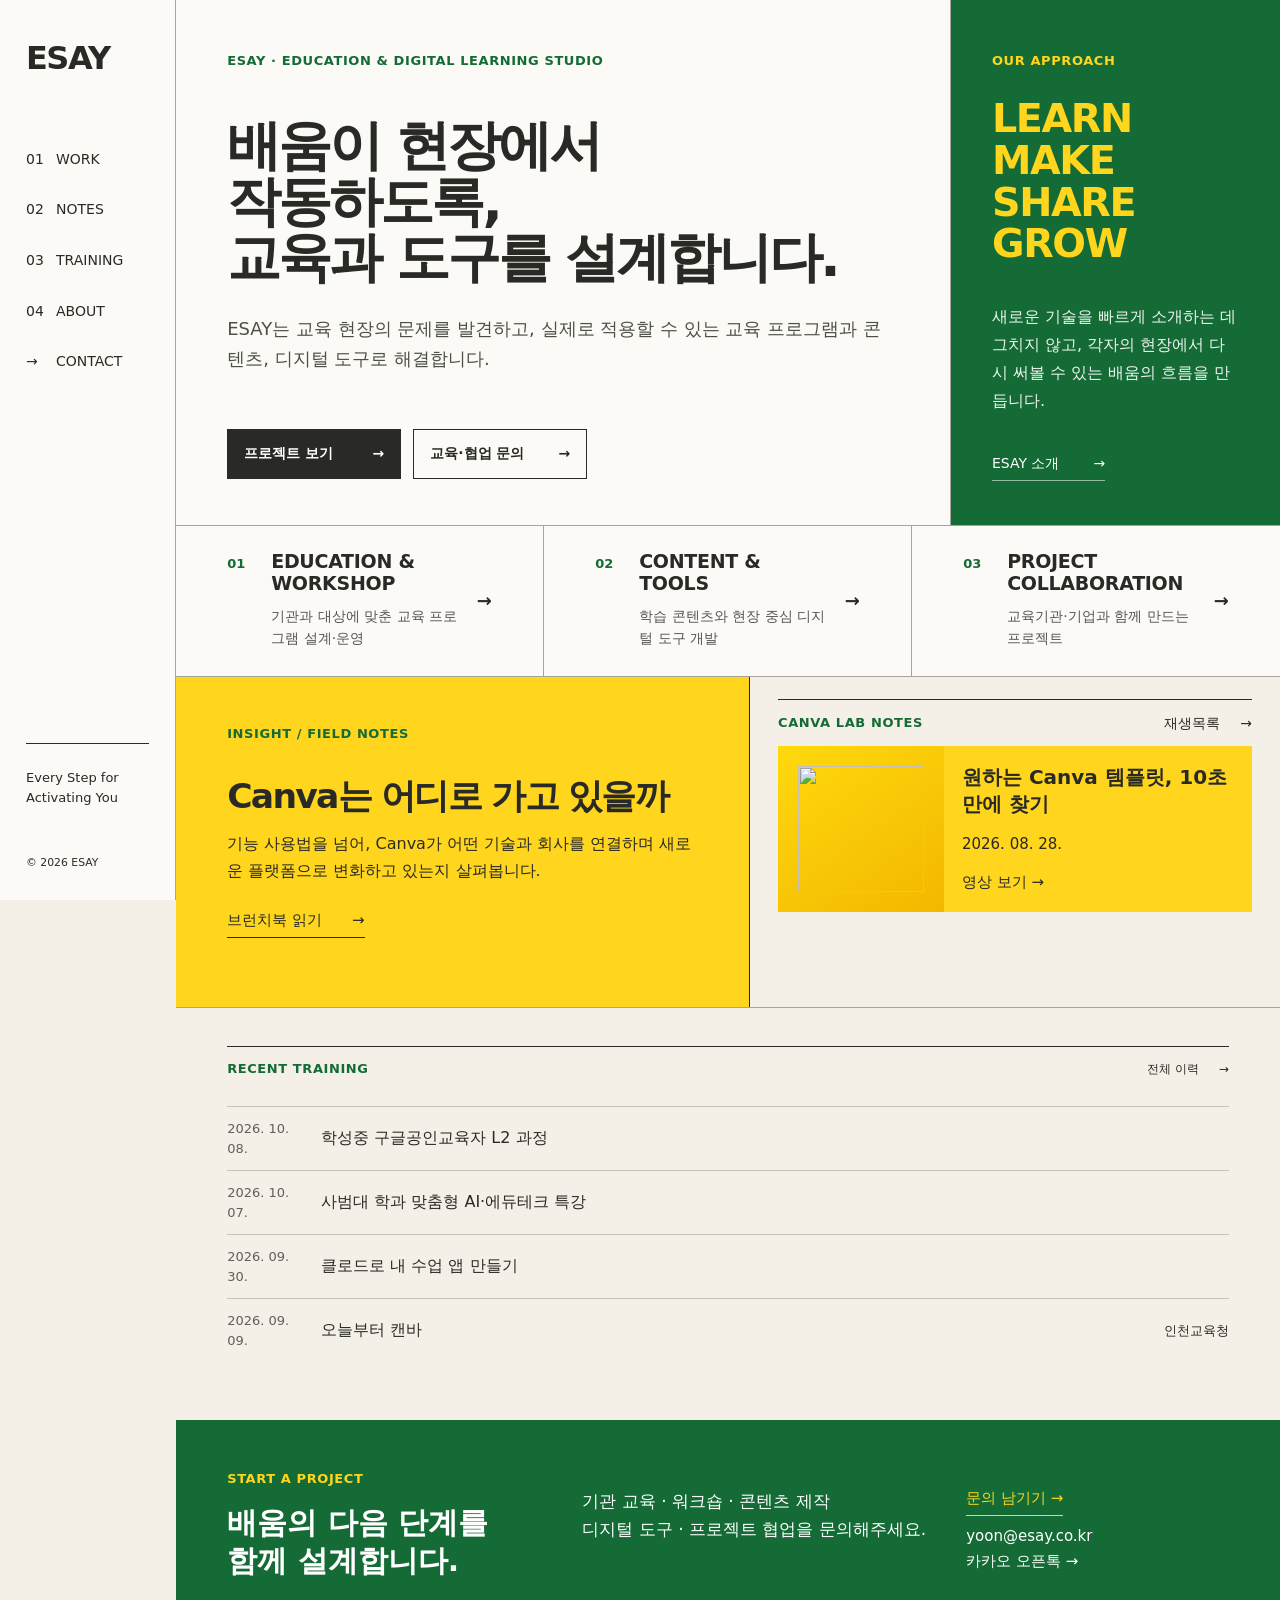
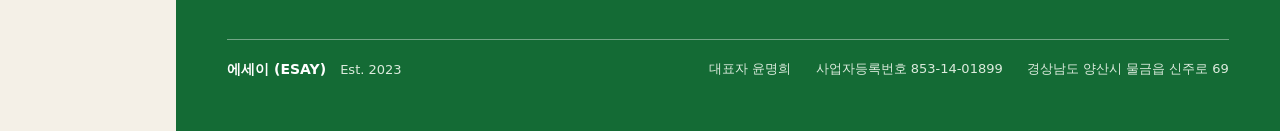
==== commit d5936279: "feat: add business details and founding note" ====
--- a/index.html
+++ b/index.html
@@ -73,6 +73,10 @@
       <div><p class="eyebrow">START A PROJECT</p><h2>배움의 다음 단계를<br>함께 설계합니다.</h2></div>
       <p class="footer-inquiry"><span>기관 교육 · 워크숍 · 콘텐츠 제작</span><span>디지털 도구 · 프로젝트 협업을 문의해주세요.</span></p>
       <p><a class="footer-contact-action" href="contact.html">문의 남기기 →</a><br><a href="mailto:yoon@esay.co.kr">yoon@esay.co.kr</a><br><a href="https://open.kakao.com/me/lenayoon" target="_blank" rel="noopener noreferrer">카카오 오픈톡 →</a></p>
+      <div class="footer-legal" aria-label="사업자 정보">
+        <p><strong>에세이 (ESAY)</strong><span>Est. 2023</span></p>
+        <p><span>대표자 윤명희</span><span>사업자등록번호 853-14-01899</span><span>경상남도 양산시 물금읍 신주로 69</span></p>
+      </div>
     </footer>
   </main>
   <script type="module" src="js/main.js?v=20260824"></script>
--- a/css/style.css
+++ b/css/style.css
@@ -269,6 +269,12 @@
 .corporate-home footer h2{font-size:30px;line-height:1.25}
 .corporate-home .footer-inquiry{font-size:17px;line-height:1.65}
 .corporate-home footer a{font-size:15px;line-height:1.7}
+.footer-legal{grid-column:1/-1;border-top:1px solid #ffffff66;padding-top:18px;margin-top:8px;display:grid;grid-template-columns:1.2fr 2fr;gap:40px;color:#dcebdd}
+.footer-legal p{margin:0;font-size:13px;line-height:1.7}
+.footer-legal p:first-child{display:flex;align-items:baseline;gap:14px}
+.footer-legal strong{color:#fff;font-size:14px}
+.footer-legal p:last-child{display:flex;justify-content:flex-end;gap:24px;flex-wrap:wrap}
+.about-founded{margin:0 0 24px;color:var(--green);font-size:14px;font-weight:800;letter-spacing:.03em}
 
 @media(max-width:1100px) and (min-width:901px){
   .corporate-hero{grid-template-columns:minmax(0,1.45fr) minmax(290px,.55fr)}
@@ -303,6 +309,10 @@
   .corporate-home .lecture-row time,.corporate-home .lecture-row small{font-size:12px}
   .corporate-home footer h2{font-size:26px}
   .corporate-home .footer-inquiry{font-size:16px}
+  .footer-legal{grid-template-columns:1fr;gap:10px;margin-top:14px;padding-top:16px}
+  .footer-legal p:last-child{display:grid;justify-content:start;gap:2px}
+  .footer-legal p{font-size:12px}
+  .about-founded{font-size:12px;margin-bottom:18px}
 }
 
 /* Brunch series and contextual WORK navigation */
